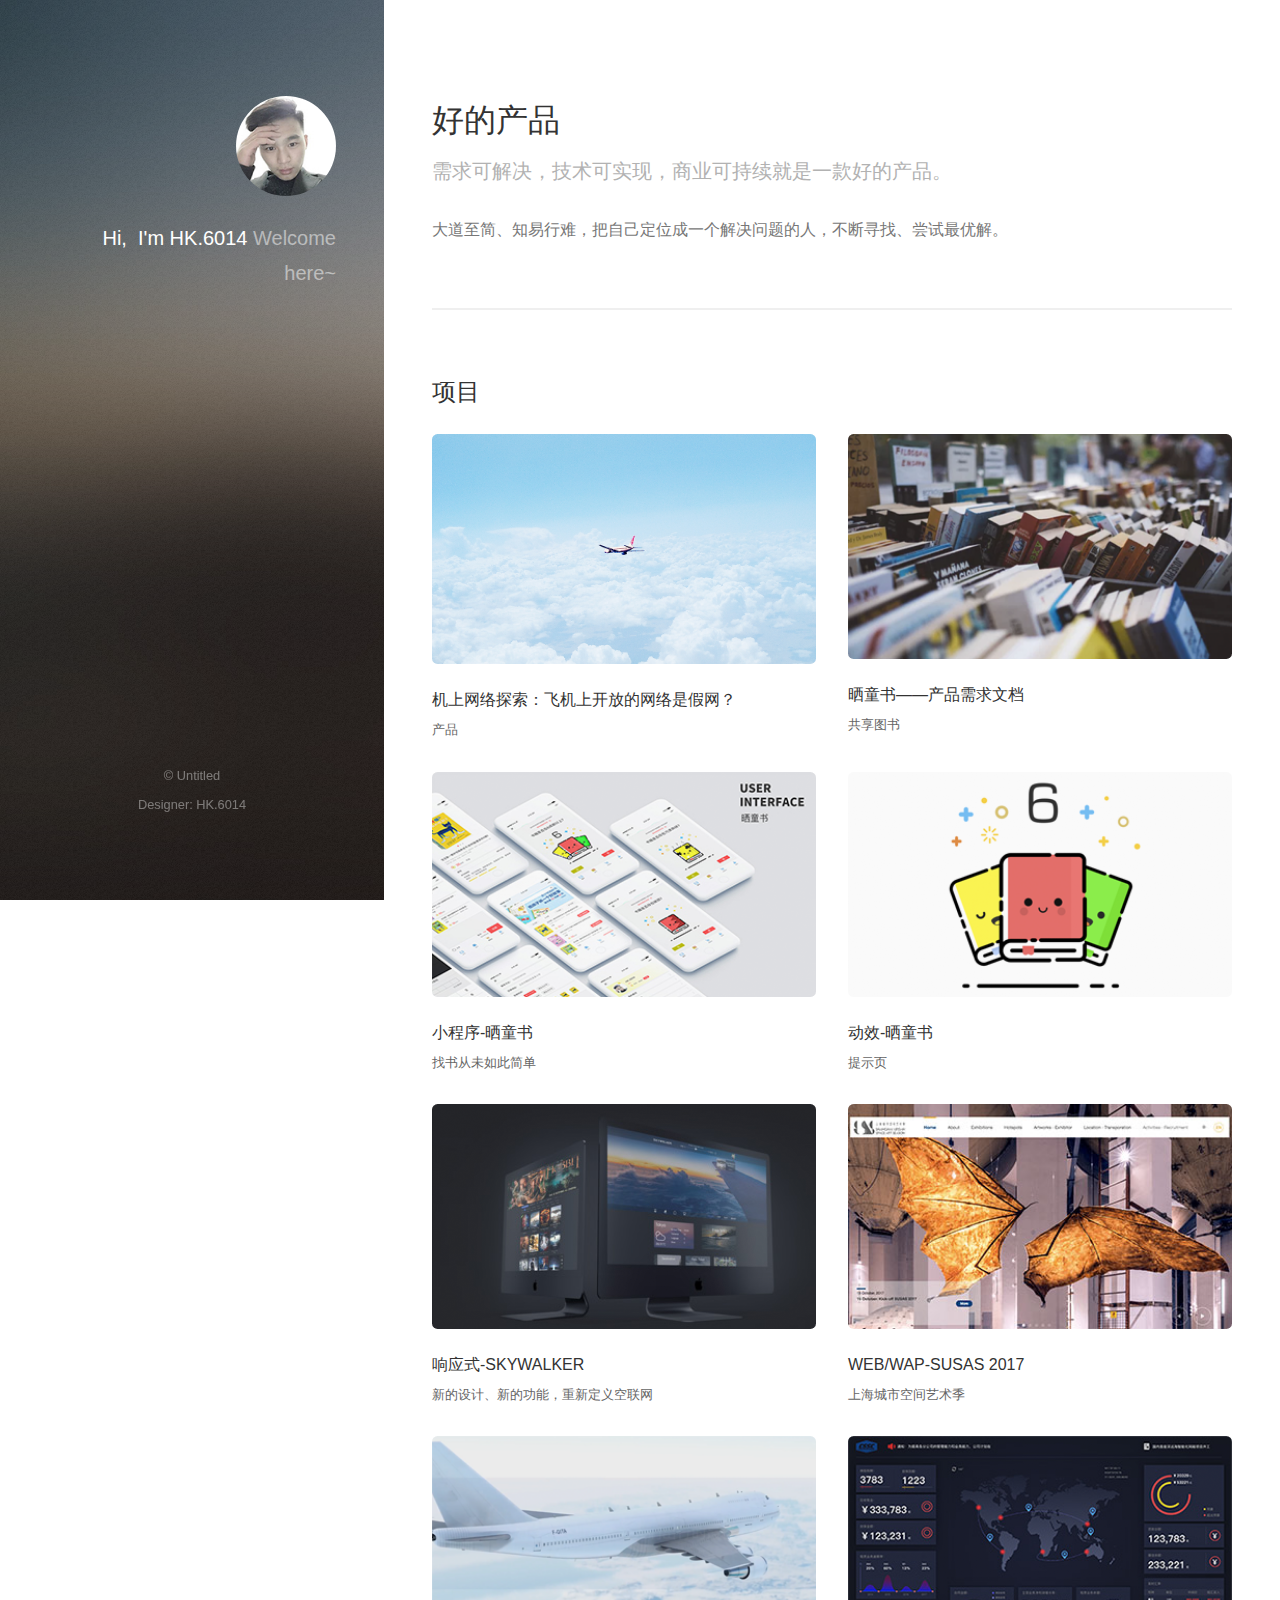
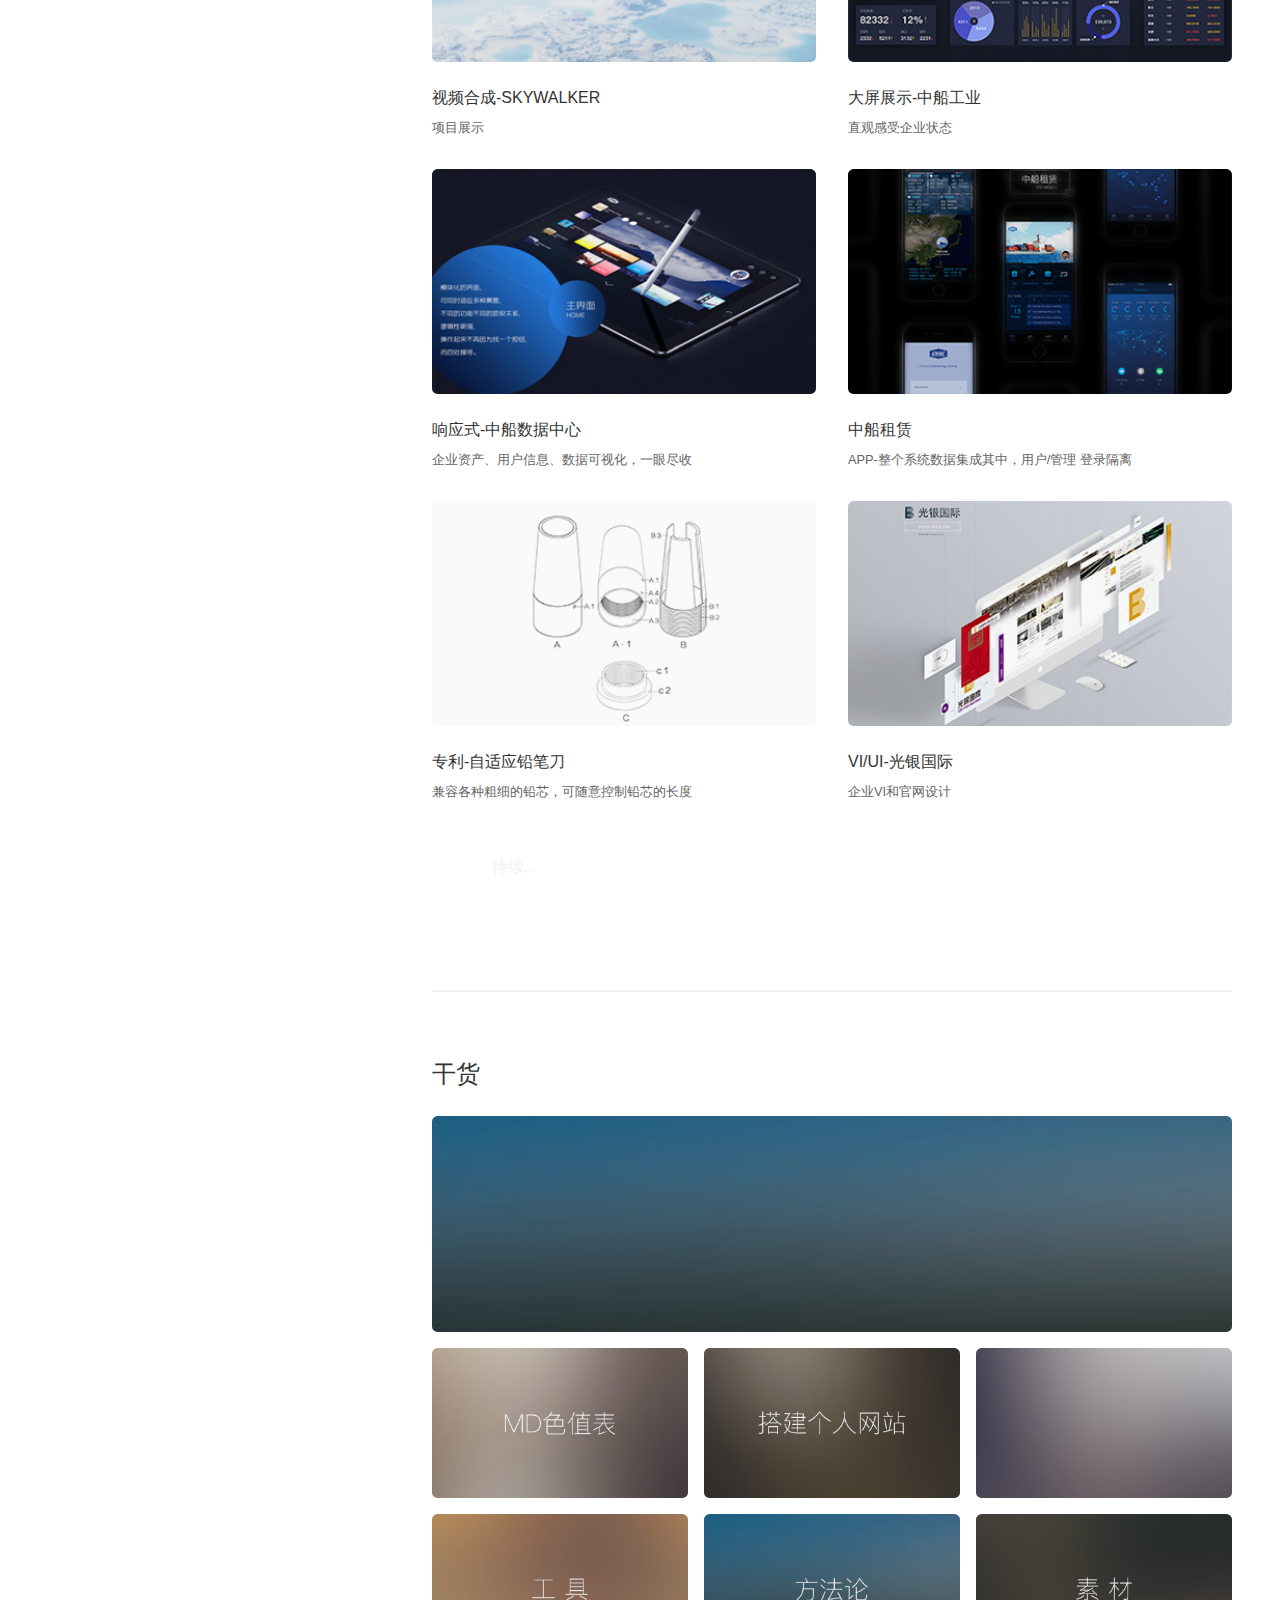
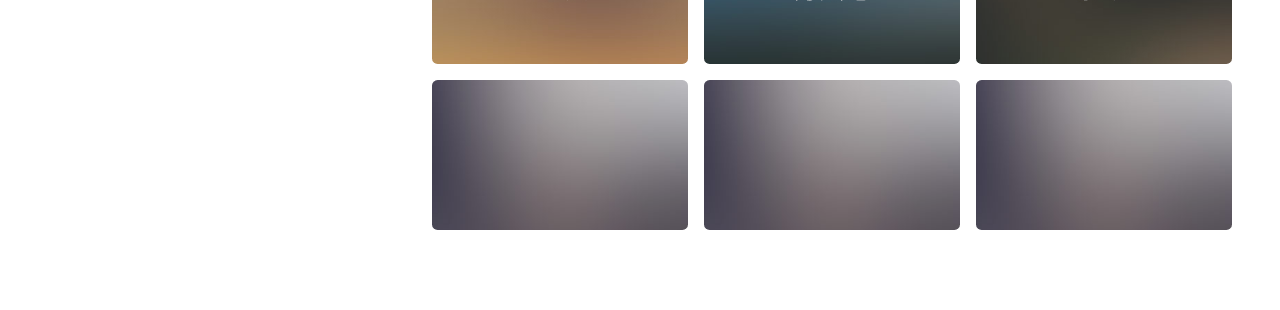
==== index.html @ ef50cbaa "Update index.html" ====
<!DOCTYPE HTML>
<html>
	<head>
		<title>HK.6014</title>
		<meta charset="utf-8" />
		<meta name="baidu-site-verification" content="GEz9B6p9Z2" />
		<meta name="viewport" content="width=device-width, initial-scale=1" />
		<!--[if lte IE 8]><script src="assets/js/ie/html5shiv.js"></script><![endif]-->
		<link rel="stylesheet" href="assets/css/main.css" />
		<!--[if lte IE 8]><link rel="stylesheet" href="assets/css/ie8.css" /><![endif]-->
		<link rel="stylesheet" href="https://at.alicdn.com/t/font_b74ksjkimm2njyvi.css">
		<script>
			var _hmt = _hmt || [];
			(function() {
			  var hm = document.createElement("script");
			  hm.src = "https://hm.baidu.com/hm.js?6bd1d11e8b77debd9f6bb7f21844ad76";
			  var s = document.getElementsByTagName("script")[0];
			  s.parentNode.insertBefore(hm, s);
			})();
		</script>

	</head>
	<body id="top">

		<!-- Header -->
			<header id="header">
				<a href="#" class="image avatar"><img src="images/avatar.jpg" alt="" /></a>
				<h1><strong>Hi,&nbsp I'm HK.6014</strong>
				<br>Welcome here~<br/>
				</h1>
				<ul class="actions">
					<li><a href="sfgk.html" class="button" target="_blank">个人简历</a></li>
				</ul>
			</header>

		<!-- Main -->
			<div id="main">

				<!-- One -->
					<section id="one">
						<header class="major">
							<h2>好的产品</h2>
							<p>需求可解决，技术可实现，商业可持续就是一款好的产品。</p>
						</header>
						<p style="color:#777">大道至简、知易行难，把自己定位成一个解决问题的人，不断寻找、尝试最优解。</p>

					</section>

				<!-- Two -->
					<section id="two">
						<h2>项目</h2>
						<div class="row">
							<article class="6u 12u$(xsmall) work-item">

								<a href="http://www.woshipm.com/pmd/957720.html"  target="_blank">
									<img class="image fit thumb" src="images/jse/jse1.png" alt="" />
								</a>
								<h3>机上网络探索：飞机上开放的网络是假网？</h3>
								<p>产品</p>

							</article>

							<article class="6u$ 12u$(xsmall) work-item">

								<a href="sts.html"  target="_blank">
									<img class="image fit thumb" src="images/sts/stsfm.png" alt="" />
								</a>
								<h3>晒童书——产品需求文档</h3>
								<p>共享图书</p>

							</article>

							<article class="6u 12u$(xsmall) work-item">
								<a href="images/fulls/w7.jpg" class="image fit thumb"><img src="images/thumbs/w10.jpg" alt="" /></a>
								<h3>小程序-晒童书</h3>
								<p>找书从未如此简单</p>
							</article>

							<article class="6u$ 12u$(xsmall) work-item">
								<a href="images/fulls/sts.gif" class="image fit thumb"><img src="images/thumbs/w8.png" alt="" /></a>
								<h3>动效-晒童书</h3>
								<p>提示页</p>
							</article>

							<article class="6u 12u$(xsmall) work-item">
								<a href="images/fulls/w4.jpg" class="image fit thumb"><img src="images/thumbs/w4.jpg" alt="" /></a>
								<h3>响应式-SKYWALKER</h3>
								<p>新的设计、新的功能，重新定义空联网</p>
							</article>

							<article class="6u$ 12u$(xsmall) work-item">

								<a href="http://www.susas.com.cn/en/"  target="_blank">
									<img class="image fit thumb" src="images/thumbs/w9.jpg" alt="" />
								</a>
								<h3>WEB/WAP-SUSAS 2017</h3>
								<p>上海城市空间艺术季</p>

							</article>


							<article class="6u 12u$(xsmall) work-item">
								<a href="video01.html"  target="_blank"><img  class="image fit " src="images/thumbs/w7.png" alt="" /></a>
								<h3>视频合成-SKYWALKER</h3>
								<p>项目展示</p>
							</article>
							<article class="6u$ 12u$(xsmall) work-item">
								<a href="images/fulls/csic.png" class="image fit thumb"><img src="images/thumbs/csic.jpg" alt="" /></a>
								<h3>大屏展示-中船工业</h3>
								<p>直观感受企业状态</p>
							</article>
							<article class="6u 12u$(xsmall) work-item">
								<a href="images/fulls/w5.jpg" class="image fit thumb"><img src="images/thumbs/w5.jpg" alt="" /></a>
								<h3>响应式-中船数据中心</h3>
								<p>企业资产、用户信息、数据可视化，一眼尽收</p>
							</article>

							<article class="6u$ 12u$(xsmall) work-item">
								<a href="images/fulls/w3.jpg" class="image fit thumb"><img src="images/thumbs/w3.jpg" alt="" /></a>
								<h3>中船租赁</h3>
								<p>APP-整个系统数据集成其中，用户/管理 登录隔离</p>
							</article>
							<article class="6u 12u$(xsmall) work-item">
								<a href="images/fulls/w1.jpg" class="image fit thumb"><img src="images/thumbs/w1.jpg" alt="" /></a>
								<h3>专利-自适应铅笔刀</h3>
								<p>兼容各种粗细的铅芯，可随意控制铅芯的长度</p>
							</article>
							<article class="6u$ 12u$(xsmall) work-item">
								<a href="images/fulls/w2.jpg" class="image fit thumb"><img src="images/thumbs/w2.jpg" alt="" /></a>
								<h3>VI/UI-光银国际</h3>
								<p>企业VI和官网设计</p>
							</article>

<!-- 							<article class="6u 12u$(xsmall) work-item">
								<a href="images/fulls/w6.jpg" class="image fit thumb"><img src="images/thumbs/w6.jpg" alt="" /></a>
								<h3>平面印刷-陆金申华三折页</h3>
								<p>量身定制</p>
							</article> -->
						</div>
						<ul class="actions">
							<li><a href="#" class="button">待续..</a></li>
						</ul>
					</section>



				<!-- Four -->

					<section id="four">
						<h2>干货</h2>
						<section>
							<div class="box alt">
								<div class="row 50% uniform">
									<div class="12u$"><span class="image fit"><img src="images/fulls/05.jpg" alt="" /></span></div>
									<div class="4u hand"  onclick="location.href=' MD.html'"><span class="image fit"><img src="images/thumbs/01.jpg" alt="" /></span></div>
									<div class="4u hand" onclick="location.href=' ksjz.html'"><span class="image fit"><img src="images/thumbs/02.jpg" alt="" /></span></div>
									<div class="4u$"><span class="image fit"><img src="images/thumbs/03.jpg" alt="" /></span></div>
									<div class="4u"><span class="image fit"><img src="images/thumbs/04.jpg" alt="" /></span></div>
									<div class="4u"><span class="image fit"><img src="images/thumbs/05.jpg" alt="" /></span></div>
									<div class="4u$"><span class="image fit"><img src="images/thumbs/06.jpg" alt="" /></span></div>
									<div class="4u"><span class="image fit"><img src="images/thumbs/03.jpg" alt="" /></span></div>
									<div class="4u"><span class="image fit"><img src="images/thumbs/03.jpg" alt="" /></span></div>
									<div class="4u$"><span class="image fit"><img src="images/thumbs/03.jpg" alt="" /></span></div>

								</div>
							</div>

						</section>

					</section>


			</div>

		<!-- Footer -->
			<footer id="footer">
<!-- 				<ul class="icons">
					<li><a href="https://zhihu.com/people/Axiso" class="icon"><i class="iconfont icon-zhihudianji"></i></a></li>
					<li><a href="weixin.html" class="icon"><i class="iconfont icon-weixin"></i></a></li>
					<li><a href="https://www.behance.net/377017880" class="icon"><i class="iconfont icon-behance"></i></a></li>
					<li><a href="mailto:whkisme@gmail.com" class="icon"><i class="iconfont icon-youjian1"></i></a></li>
				</ul> -->
				<ul class="copyright">
					<li>&copy; Untitled</li><li>Designer: HK.6014</li>
				</ul>
			</footer>

		<!-- Scripts -->
			<script src="assets/js/jquery.min.js"></script>
			<script src="assets/js/jquery.poptrox.min.js"></script>
			<script src="assets/js/skel.min.js"></script>
			<script src="assets/js/util.js"></script>
			<!--[if lte IE 8]><script src="assets/js/ie/respond.min.js"></script><![endif]-->
			<script src="assets/js/main.js"></script>

	</body>
</html>
---- assets/css/main.css ----
@import url("font-awesome.min.css");
@import url("http://fonts.googleapis.com/css?family=Source+Sans+Pro:400,400italic");



/* Reset */

	html, body, div, span, applet, object, iframe, h1, h2, h3, h4, h5, h6, p, blockquote, pre, a, abbr, acronym, address, big, cite, code, del, dfn, em, img, ins, kbd, q, s, samp, small, strike, strong, sub, sup, tt, var, b, u, i, center, dl, dt, dd, ol, ul, li, fieldset, form, label, legend, table, caption, tbody, tfoot, thead, tr, th, td, article, aside, canvas, details, embed, figure, figcaption, footer, header, hgroup, menu, nav, output, ruby, section, summary, time, mark, audio, video {
		margin: 0;
		padding: 0;
		border: 0;
		font-size: 100%;
		font: inherit;
		vertical-align: baseline;
	}

	article, aside, details, figcaption, figure, footer, header, hgroup, menu, nav, section {
		display: block;
	}

	body {
		line-height: 1;
	}

	ol, ul {
		list-style: none;
	}

	blockquote, q {
		quotes: none;
	}

	blockquote:before, blockquote:after, q:before, q:after {
		content: '';
		content: none;
	}

	table {
		border-collapse: collapse;
		border-spacing: 0;
	}

	body {
		-webkit-text-size-adjust: none;
	}

/* Box Model */

	*, *:before, *:after {
		-moz-box-sizing: border-box;
		-webkit-box-sizing: border-box;
		box-sizing: border-box;
	}

/* Containers */

	.container {
		margin-left: auto;
		margin-right: auto;
	}

	.container.\31 25\25 {
		width: 100%;
		max-width: 1200px;
		min-width: 960px;
	}

	.container.\37 5\25 {
		width: 720px;
	}

	.container.\35 0\25 {
		width: 480px;
	}

	.container.\32 5\25 {
		width: 240px;
	}

	.container {
		width: 960px;
	}

	@media screen and (max-width: 1800px) {

		.container.\31 25\25 {
			width: 100%;
			max-width: 1200px;
			min-width: 960px;
		}

		.container.\37 5\25 {
			width: 720px;
		}

		.container.\35 0\25 {
			width: 480px;
		}

		.container.\32 5\25 {
			width: 240px;
		}

		.container {
			width: 960px;
		}

	}

	@media screen and (max-width: 1280px) {

		.container.\31 25\25 {
			width: 100%;
			max-width: 1200px;
			min-width: 960px;
		}

		.container.\37 5\25 {
			width: 720px;
		}

		.container.\35 0\25 {
			width: 480px;
		}

		.container.\32 5\25 {
			width: 240px;
		}

		.container {
			width: 960px;
		}

	}

	@media screen and (max-width: 980px) {

		.container.\31 25\25 {
			width: 100%;
			max-width: 1200px;
			min-width: 960px;
		}

		.container.\37 5\25 {
			width: 720px;
		}

		.container.\35 0\25 {
			width: 480px;
		}

		.container.\32 5\25 {
			width: 240px;
		}

		.container {
			width: 960px;
		}

	}

	@media screen and (max-width: 736px) {

		.container.\31 25\25 {
			width: 100%;
			max-width: 1200px;
			min-width: 960px;
		}

		.container.\37 5\25 {
			width: 720px;
		}

		.container.\35 0\25 {
			width: 480px;
		}

		.container.\32 5\25 {
			width: 240px;
		}

		.container {
			width: 960px;
		}

	}

	@media screen and (max-width: 480px) {

		.container.\31 25\25 {
			width: 100%;
			max-width: 1200px;
			min-width: 960px;
		}

		.container.\37 5\25 {
			width: 720px;
		}

		.container.\35 0\25 {
			width: 480px;
		}

		.container.\32 5\25 {
			width: 240px;
		}

		.container {
			width: 960px;
		}

	}

/* Grid */

	.row {
		border-bottom: solid 1px transparent;
		-moz-box-sizing: border-box;
		-webkit-box-sizing: border-box;
		box-sizing: border-box;
	}

	.row > * {
		float: left;
		-moz-box-sizing: border-box;
		-webkit-box-sizing: border-box;
		box-sizing: border-box;
	}

	.row:after, .row:before {
		content: '';
		display: block;
		clear: both;
		height: 0;
	}

	.row.uniform > * > :first-child {
		margin-top: 0;
	}

	.row.uniform > * > :last-child {
		margin-bottom: 0;
	}

	.row.\30 \25 > * {
		padding: 0 0 0 0em;
	}

	.row.\30 \25 {
		margin: 0 0 -1px 0em;
	}

	.row.uniform.\30 \25 > * {
		padding: 0em 0 0 0em;
	}

	.row.uniform.\30 \25 {
		margin: 0em 0 -1px 0em;
	}

	.row > * {
		padding: 0 0 0 2.5em;
	}

	.row {
		margin: 0 0 -1px -2.5em;
	}

	.row.uniform > * {
		padding: 2.5em 0 0 2.5em;
	}

	.row.uniform {
		margin: -2.5em 0 -1px -2.5em;
	}

	.row.\32 00\25 > * {
		padding: 0 0 0 5em;
	}

	.row.\32 00\25 {
		margin: 0 0 -1px -5em;
	}

	.row.uniform.\32 00\25 > * {
		padding: 5em 0 0 5em;
	}

	.row.uniform.\32 00\25 {
		margin: -5em 0 -1px -5em;
	}

	.row.\31 50\25 > * {
		padding: 0 0 0 3.75em;
	}

	.row.\31 50\25 {
		margin: 0 0 -1px -3.75em;
	}

	.row.uniform.\31 50\25 > * {
		padding: 3.75em 0 0 3.75em;
	}

	.row.uniform.\31 50\25 {
		margin: -3.75em 0 -1px -3.75em;
	}

	.row.\35 0\25 > * {
		padding: 0 0 0 1.25em;
	}

	.row.\35 0\25 {
		margin: 0 0 -1px -1.25em;
	}

	.row.uniform.\35 0\25 > * {
		padding: 1.25em 0 0 1.25em;
	}

	.row.uniform.\35 0\25 {
		margin: -1.25em 0 -1px -1.25em;
	}

	.row.\32 5\25 > * {
		padding: 0 0 0 0.625em;
	}

	.row.\32 5\25 {
		margin: 0 0 -1px -0.625em;
	}

	.row.uniform.\32 5\25 > * {
		padding: 0.625em 0 0 0.625em;
	}

	.row.uniform.\32 5\25 {
		margin: -0.625em 0 -1px -0.625em;
	}

	.\31 2u, .\31 2u\24 {
		width: 100%;
		clear: none;
		margin-left: 0;
	}

	.\31 1u, .\31 1u\24 {
		width: 91.6666666667%;
		clear: none;
		margin-left: 0;
	}

	.\31 0u, .\31 0u\24 {
		width: 83.3333333333%;
		clear: none;
		margin-left: 0;
	}

	.\39 u, .\39 u\24 {
		width: 75%;
		clear: none;
		margin-left: 0;
	}

	.\38 u, .\38 u\24 {
		width: 66.6666666667%;
		clear: none;
		margin-left: 0;
	}

	.\37 u, .\37 u\24 {
		width: 58.3333333333%;
		clear: none;
		margin-left: 0;
	}

	.\36 u, .\36 u\24 {
		width: 50%;
		clear: none;
		margin-left: 0;
	}

	.\35 u, .\35 u\24 {
		width: 41.6666666667%;
		clear: none;
		margin-left: 0;
	}

	.\34 u, .\34 u\24 {
		width: 33.3333333333%;
		clear: none;
		margin-left: 0;
	}

	.\33 u, .\33 u\24 {
		width: 25%;
		clear: none;
		margin-left: 0;
	}

	.\32 u, .\32 u\24 {
		width: 16.6666666667%;
		clear: none;
		margin-left: 0;
	}

	.\31 u, .\31 u\24 {
		width: 8.3333333333%;
		clear: none;
		margin-left: 0;
	}

	.\31 2u\24 + *,
	.\31 1u\24 + *,
	.\31 0u\24 + *,
	.\39 u\24 + *,
	.\38 u\24 + *,
	.\37 u\24 + *,
	.\36 u\24 + *,
	.\35 u\24 + *,
	.\34 u\24 + *,
	.\33 u\24 + *,
	.\32 u\24 + *,
	.\31 u\24 + * {
		clear: left;
	}

	.\-11u {
		margin-left: 91.66667%;
	}

	.\-10u {
		margin-left: 83.33333%;
	}

	.\-9u {
		margin-left: 75%;
	}

	.\-8u {
		margin-left: 66.66667%;
	}

	.\-7u {
		margin-left: 58.33333%;
	}

	.\-6u {
		margin-left: 50%;
	}

	.\-5u {
		margin-left: 41.66667%;
	}

	.\-4u {
		margin-left: 33.33333%;
	}

	.hand{
		cursor: pointer;
	}
	.\-3u {
		margin-left: 25%;
	}

	.\-2u {
		margin-left: 16.66667%;
	}

	.\-1u {
		margin-left: 8.33333%;
	}

	@media screen and (max-width: 1800px) {

		.row > * {
			padding: 0 0 0 2.5em;
		}

		.row {
			margin: 0 0 -1px -2.5em;
		}

		.row.uniform > * {
			padding: 2.5em 0 0 2.5em;
		}

		.row.uniform {
			margin: -2.5em 0 -1px -2.5em;
		}

		.row.\32 00\25 > * {
			padding: 0 0 0 5em;
		}

		.row.\32 00\25 {
			margin: 0 0 -1px -5em;
		}

		.row.uniform.\32 00\25 > * {
			padding: 5em 0 0 5em;
		}

		.row.uniform.\32 00\25 {
			margin: -5em 0 -1px -5em;
		}

		.row.\31 50\25 > * {
			padding: 0 0 0 3.75em;
		}

		.row.\31 50\25 {
			margin: 0 0 -1px -3.75em;
		}

		.row.uniform.\31 50\25 > * {
			padding: 3.75em 0 0 3.75em;
		}

		.row.uniform.\31 50\25 {
			margin: -3.75em 0 -1px -3.75em;
		}

		.row.\35 0\25 > * {
			padding: 0 0 0 1.25em;
		}

		.row.\35 0\25 {
			margin: 0 0 -1px -1.25em;
		}

		.row.uniform.\35 0\25 > * {
			padding: 1.25em 0 0 1.25em;
		}

		.row.uniform.\35 0\25 {
			margin: -1.25em 0 -1px -1.25em;
		}

		.row.\32 5\25 > * {
			padding: 0 0 0 0.625em;
		}

		.row.\32 5\25 {
			margin: 0 0 -1px -0.625em;
		}

		.row.uniform.\32 5\25 > * {
			padding: 0.625em 0 0 0.625em;
		}

		.row.uniform.\32 5\25 {
			margin: -0.625em 0 -1px -0.625em;
		}

		.\31 2u\28xlarge\29, .\31 2u\24\28xlarge\29 {
			width: 100%;
			clear: none;
			margin-left: 0;
		}

		.\31 1u\28xlarge\29, .\31 1u\24\28xlarge\29 {
			width: 91.6666666667%;
			clear: none;
			margin-left: 0;
		}

		.\31 0u\28xlarge\29, .\31 0u\24\28xlarge\29 {
			width: 83.3333333333%;
			clear: none;
			margin-left: 0;
		}

		.\39 u\28xlarge\29, .\39 u\24\28xlarge\29 {
			width: 75%;
			clear: none;
			margin-left: 0;
		}

		.\38 u\28xlarge\29, .\38 u\24\28xlarge\29 {
			width: 66.6666666667%;
			clear: none;
			margin-left: 0;
		}

		.\37 u\28xlarge\29, .\37 u\24\28xlarge\29 {
			width: 58.3333333333%;
			clear: none;
			margin-left: 0;
		}

		.\36 u\28xlarge\29, .\36 u\24\28xlarge\29 {
			width: 50%;
			clear: none;
			margin-left: 0;
		}

		.\35 u\28xlarge\29, .\35 u\24\28xlarge\29 {
			width: 41.6666666667%;
			clear: none;
			margin-left: 0;
		}

		.\34 u\28xlarge\29, .\34 u\24\28xlarge\29 {
			width: 33.3333333333%;
			clear: none;
			margin-left: 0;
		}

		.\33 u\28xlarge\29, .\33 u\24\28xlarge\29 {
			width: 25%;
			clear: none;
			margin-left: 0;
		}

		.\32 u\28xlarge\29, .\32 u\24\28xlarge\29 {
			width: 16.6666666667%;
			clear: none;
			margin-left: 0;
		}

		.\31 u\28xlarge\29, .\31 u\24\28xlarge\29 {
			width: 8.3333333333%;
			clear: none;
			margin-left: 0;
		}

		.\31 2u\24\28xlarge\29 + *,
		.\31 1u\24\28xlarge\29 + *,
		.\31 0u\24\28xlarge\29 + *,
		.\39 u\24\28xlarge\29 + *,
		.\38 u\24\28xlarge\29 + *,
		.\37 u\24\28xlarge\29 + *,
		.\36 u\24\28xlarge\29 + *,
		.\35 u\24\28xlarge\29 + *,
		.\34 u\24\28xlarge\29 + *,
		.\33 u\24\28xlarge\29 + *,
		.\32 u\24\28xlarge\29 + *,
		.\31 u\24\28xlarge\29 + * {
			clear: left;
		}

		.\-11u\28xlarge\29 {
			margin-left: 91.66667%;
		}

		.\-10u\28xlarge\29 {
			margin-left: 83.33333%;
		}

		.\-9u\28xlarge\29 {
			margin-left: 75%;
		}

		.\-8u\28xlarge\29 {
			margin-left: 66.66667%;
		}

		.\-7u\28xlarge\29 {
			margin-left: 58.33333%;
		}

		.\-6u\28xlarge\29 {
			margin-left: 50%;
		}

		.\-5u\28xlarge\29 {
			margin-left: 41.66667%;
		}

		.\-4u\28xlarge\29 {
			margin-left: 33.33333%;
		}

		.\-3u\28xlarge\29 {
			margin-left: 25%;
		}

		.\-2u\28xlarge\29 {
			margin-left: 16.66667%;
		}

		.\-1u\28xlarge\29 {
			margin-left: 8.33333%;
		}

	}

	@media screen and (max-width: 1280px) {

		.row > * {
			padding: 0 0 0 2em;
		}

		.row {
			margin: 0 0 -1px -2em;
		}

		.row.uniform > * {
			padding: 2em 0 0 2em;
		}

		.row.uniform {
			margin: -2em 0 -1px -2em;
		}

		.row.\32 00\25 > * {
			padding: 0 0 0 4em;
		}

		.row.\32 00\25 {
			margin: 0 0 -1px -4em;
		}

		.row.uniform.\32 00\25 > * {
			padding: 4em 0 0 4em;
		}

		.row.uniform.\32 00\25 {
			margin: -4em 0 -1px -4em;
		}

		.row.\31 50\25 > * {
			padding: 0 0 0 3em;
		}

		.row.\31 50\25 {
			margin: 0 0 -1px -3em;
		}

		.row.uniform.\31 50\25 > * {
			padding: 3em 0 0 3em;
		}

		.row.uniform.\31 50\25 {
			margin: -3em 0 -1px -3em;
		}

		.row.\35 0\25 > * {
			padding: 0 0 0 1em;
		}

		.row.\35 0\25 {
			margin: 0 0 -1px -1em;
		}

		.row.uniform.\35 0\25 > * {
			padding: 1em 0 0 1em;
		}

		.row.uniform.\35 0\25 {
			margin: -1em 0 -1px -1em;
		}

		.row.\32 5\25 > * {
			padding: 0 0 0 0.5em;
		}

		.row.\32 5\25 {
			margin: 0 0 -1px -0.5em;
		}

		.row.uniform.\32 5\25 > * {
			padding: 0.5em 0 0 0.5em;
		}

		.row.uniform.\32 5\25 {
			margin: -0.5em 0 -1px -0.5em;
		}

		.\31 2u\28large\29, .\31 2u\24\28large\29 {
			width: 100%;
			clear: none;
			margin-left: 0;
		}

		.\31 1u\28large\29, .\31 1u\24\28large\29 {
			width: 91.6666666667%;
			clear: none;
			margin-left: 0;
		}

		.\31 0u\28large\29, .\31 0u\24\28large\29 {
			width: 83.3333333333%;
			clear: none;
			margin-left: 0;
		}

		.\39 u\28large\29, .\39 u\24\28large\29 {
			width: 75%;
			clear: none;
			margin-left: 0;
		}

		.\38 u\28large\29, .\38 u\24\28large\29 {
			width: 66.6666666667%;
			clear: none;
			margin-left: 0;
		}

		.\37 u\28large\29, .\37 u\24\28large\29 {
			width: 58.3333333333%;
			clear: none;
			margin-left: 0;
		}

		.\36 u\28large\29, .\36 u\24\28large\29 {
			width: 50%;
			clear: none;
			margin-left: 0;
		}

		.\35 u\28large\29, .\35 u\24\28large\29 {
			width: 41.6666666667%;
			clear: none;
			margin-left: 0;
		}

		.\34 u\28large\29, .\34 u\24\28large\29 {
			width: 33.3333333333%;
			clear: none;
			margin-left: 0;
		}

		.\33 u\28large\29, .\33 u\24\28large\29 {
			width: 25%;
			clear: none;
			margin-left: 0;
		}

		.\32 u\28large\29, .\32 u\24\28large\29 {
			width: 16.6666666667%;
			clear: none;
			margin-left: 0;
		}

		.\31 u\28large\29, .\31 u\24\28large\29 {
			width: 8.3333333333%;
			clear: none;
			margin-left: 0;
		}

		.\31 2u\24\28large\29 + *,
		.\31 1u\24\28large\29 + *,
		.\31 0u\24\28large\29 + *,
		.\39 u\24\28large\29 + *,
		.\38 u\24\28large\29 + *,
		.\37 u\24\28large\29 + *,
		.\36 u\24\28large\29 + *,
		.\35 u\24\28large\29 + *,
		.\34 u\24\28large\29 + *,
		.\33 u\24\28large\29 + *,
		.\32 u\24\28large\29 + *,
		.\31 u\24\28large\29 + * {
			clear: left;
		}

		.\-11u\28large\29 {
			margin-left: 91.66667%;
		}

		.\-10u\28large\29 {
			margin-left: 83.33333%;
		}

		.\-9u\28large\29 {
			margin-left: 75%;
		}

		.\-8u\28large\29 {
			margin-left: 66.66667%;
		}

		.\-7u\28large\29 {
			margin-left: 58.33333%;
		}

		.\-6u\28large\29 {
			margin-left: 50%;
		}

		.\-5u\28large\29 {
			margin-left: 41.66667%;
		}

		.\-4u\28large\29 {
			margin-left: 33.33333%;
		}

		.\-3u\28large\29 {
			margin-left: 25%;
		}

		.\-2u\28large\29 {
			margin-left: 16.66667%;
		}

		.\-1u\28large\29 {
			margin-left: 8.33333%;
		}

	}

	@media screen and (max-width: 980px) {

		.row > * {
			padding: 0 0 0 2em;
		}

		.row {
			margin: 0 0 -1px -2em;
		}

		.row.uniform > * {
			padding: 2em 0 0 2em;
		}

		.row.uniform {
			margin: -2em 0 -1px -2em;
		}

		.row.\32 00\25 > * {
			padding: 0 0 0 4em;
		}

		.row.\32 00\25 {
			margin: 0 0 -1px -4em;
		}

		.row.uniform.\32 00\25 > * {
			padding: 4em 0 0 4em;
		}

		.row.uniform.\32 00\25 {
			margin: -4em 0 -1px -4em;
		}

		.row.\31 50\25 > * {
			padding: 0 0 0 3em;
		}

		.row.\31 50\25 {
			margin: 0 0 -1px -3em;
		}

		.row.uniform.\31 50\25 > * {
			padding: 3em 0 0 3em;
		}

		.row.uniform.\31 50\25 {
			margin: -3em 0 -1px -3em;
		}

		.row.\35 0\25 > * {
			padding: 0 0 0 1em;
		}

		.row.\35 0\25 {
			margin: 0 0 -1px -1em;
		}

		.row.uniform.\35 0\25 > * {
			padding: 1em 0 0 1em;
		}

		.row.uniform.\35 0\25 {
			margin: -1em 0 -1px -1em;
		}

		.row.\32 5\25 > * {
			padding: 0 0 0 0.5em;
		}

		.row.\32 5\25 {
			margin: 0 0 -1px -0.5em;
		}

		.row.uniform.\32 5\25 > * {
			padding: 0.5em 0 0 0.5em;
		}

		.row.uniform.\32 5\25 {
			margin: -0.5em 0 -1px -0.5em;
		}

		.\31 2u\28medium\29, .\31 2u\24\28medium\29 {
			width: 100%;
			clear: none;
			margin-left: 0;
		}

		.\31 1u\28medium\29, .\31 1u\24\28medium\29 {
			width: 91.6666666667%;
			clear: none;
			margin-left: 0;
		}

		.\31 0u\28medium\29, .\31 0u\24\28medium\29 {
			width: 83.3333333333%;
			clear: none;
			margin-left: 0;
		}

		.\39 u\28medium\29, .\39 u\24\28medium\29 {
			width: 75%;
			clear: none;
			margin-left: 0;
		}

		.\38 u\28medium\29, .\38 u\24\28medium\29 {
			width: 66.6666666667%;
			clear: none;
			margin-left: 0;
		}

		.\37 u\28medium\29, .\37 u\24\28medium\29 {
			width: 58.3333333333%;
			clear: none;
			margin-left: 0;
		}

		.\36 u\28medium\29, .\36 u\24\28medium\29 {
			width: 50%;
			clear: none;
			margin-left: 0;
		}

		.\35 u\28medium\29, .\35 u\24\28medium\29 {
			width: 41.6666666667%;
			clear: none;
			margin-left: 0;
		}

		.\34 u\28medium\29, .\34 u\24\28medium\29 {
			width: 33.3333333333%;
			clear: none;
			margin-left: 0;
		}

		.\33 u\28medium\29, .\33 u\24\28medium\29 {
			width: 25%;
			clear: none;
			margin-left: 0;
		}

		.\32 u\28medium\29, .\32 u\24\28medium\29 {
			width: 16.6666666667%;
			clear: none;
			margin-left: 0;
		}

		.\31 u\28medium\29, .\31 u\24\28medium\29 {
			width: 8.3333333333%;
			clear: none;
			margin-left: 0;
		}

		.\31 2u\24\28medium\29 + *,
		.\31 1u\24\28medium\29 + *,
		.\31 0u\24\28medium\29 + *,
		.\39 u\24\28medium\29 + *,
		.\38 u\24\28medium\29 + *,
		.\37 u\24\28medium\29 + *,
		.\36 u\24\28medium\29 + *,
		.\35 u\24\28medium\29 + *,
		.\34 u\24\28medium\29 + *,
		.\33 u\24\28medium\29 + *,
		.\32 u\24\28medium\29 + *,
		.\31 u\24\28medium\29 + * {
			clear: left;
		}

		.\-11u\28medium\29 {
			margin-left: 91.66667%;
		}

		.\-10u\28medium\29 {
			margin-left: 83.33333%;
		}

		.\-9u\28medium\29 {
			margin-left: 75%;
		}

		.\-8u\28medium\29 {
			margin-left: 66.66667%;
		}

		.\-7u\28medium\29 {
			margin-left: 58.33333%;
		}

		.\-6u\28medium\29 {
			margin-left: 50%;
		}

		.\-5u\28medium\29 {
			margin-left: 41.66667%;
		}

		.\-4u\28medium\29 {
			margin-left: 33.33333%;
		}

		.\-3u\28medium\29 {
			margin-left: 25%;
		}

		.\-2u\28medium\29 {
			margin-left: 16.66667%;
		}

		.\-1u\28medium\29 {
			margin-left: 8.33333%;
		}

	}

	@media screen and (max-width: 736px) {

		.row > * {
			padding: 0 0 0 1.5em;
		}

		.row {
			margin: 0 0 -1px -1.5em;
		}

		.row.uniform > * {
			padding: 1.5em 0 0 1.5em;
		}

		.row.uniform {
			margin: -1.5em 0 -1px -1.5em;
		}

		.row.\32 00\25 > * {
			padding: 0 0 0 3em;
		}

		.row.\32 00\25 {
			margin: 0 0 -1px -3em;
		}

		.row.uniform.\32 00\25 > * {
			padding: 3em 0 0 3em;
		}

		.row.uniform.\32 00\25 {
			margin: -3em 0 -1px -3em;
		}

		.row.\31 50\25 > * {
			padding: 0 0 0 2.25em;
		}

		.row.\31 50\25 {
			margin: 0 0 -1px -2.25em;
		}

		.row.uniform.\31 50\25 > * {
			padding: 2.25em 0 0 2.25em;
		}

		.row.uniform.\31 50\25 {
			margin: -2.25em 0 -1px -2.25em;
		}

		.row.\35 0\25 > * {
			padding: 0 0 0 0.75em;
		}

		.row.\35 0\25 {
			margin: 0 0 -1px -0.75em;
		}

		.row.uniform.\35 0\25 > * {
			padding: 0.75em 0 0 0.75em;
		}

		.row.uniform.\35 0\25 {
			margin: -0.75em 0 -1px -0.75em;
		}

		.row.\32 5\25 > * {
			padding: 0 0 0 0.375em;
		}

		.row.\32 5\25 {
			margin: 0 0 -1px -0.375em;
		}

		.row.uniform.\32 5\25 > * {
			padding: 0.375em 0 0 0.375em;
		}

		.row.uniform.\32 5\25 {
			margin: -0.375em 0 -1px -0.375em;
		}

		.\31 2u\28small\29, .\31 2u\24\28small\29 {
			width: 100%;
			clear: none;
			margin-left: 0;
		}

		.\31 1u\28small\29, .\31 1u\24\28small\29 {
			width: 91.6666666667%;
			clear: none;
			margin-left: 0;
		}

		.\31 0u\28small\29, .\31 0u\24\28small\29 {
			width: 83.3333333333%;
			clear: none;
			margin-left: 0;
		}

		.\39 u\28small\29, .\39 u\24\28small\29 {
			width: 75%;
			clear: none;
			margin-left: 0;
		}

		.\38 u\28small\29, .\38 u\24\28small\29 {
			width: 66.6666666667%;
			clear: none;
			margin-left: 0;
		}

		.\37 u\28small\29, .\37 u\24\28small\29 {
			width: 58.3333333333%;
			clear: none;
			margin-left: 0;
		}

		.\36 u\28small\29, .\36 u\24\28small\29 {
			width: 50%;
			clear: none;
			margin-left: 0;
		}

		.\35 u\28small\29, .\35 u\24\28small\29 {
			width: 41.6666666667%;
			clear: none;
			margin-left: 0;
		}

		.\34 u\28small\29, .\34 u\24\28small\29 {
			width: 33.3333333333%;
			clear: none;
			margin-left: 0;
		}

		.\33 u\28small\29, .\33 u\24\28small\29 {
			width: 25%;
			clear: none;
			margin-left: 0;
		}

		.\32 u\28small\29, .\32 u\24\28small\29 {
			width: 16.6666666667%;
			clear: none;
			margin-left: 0;
		}

		.\31 u\28small\29, .\31 u\24\28small\29 {
			width: 8.3333333333%;
			clear: none;
			margin-left: 0;
		}

		.\31 2u\24\28small\29 + *,
		.\31 1u\24\28small\29 + *,
		.\31 0u\24\28small\29 + *,
		.\39 u\24\28small\29 + *,
		.\38 u\24\28small\29 + *,
		.\37 u\24\28small\29 + *,
		.\36 u\24\28small\29 + *,
		.\35 u\24\28small\29 + *,
		.\34 u\24\28small\29 + *,
		.\33 u\24\28small\29 + *,
		.\32 u\24\28small\29 + *,
		.\31 u\24\28small\29 + * {
			clear: left;
		}

		.\-11u\28small\29 {
			margin-left: 91.66667%;
		}

		.\-10u\28small\29 {
			margin-left: 83.33333%;
		}

		.\-9u\28small\29 {
			margin-left: 75%;
		}

		.\-8u\28small\29 {
			margin-left: 66.66667%;
		}

		.\-7u\28small\29 {
			margin-left: 58.33333%;
		}

		.\-6u\28small\29 {
			margin-left: 50%;
		}

		.\-5u\28small\29 {
			margin-left: 41.66667%;
		}

		.\-4u\28small\29 {
			margin-left: 33.33333%;
		}

		.\-3u\28small\29 {
			margin-left: 25%;
		}

		.\-2u\28small\29 {
			margin-left: 16.66667%;
		}

		.\-1u\28small\29 {
			margin-left: 8.33333%;
		}

	}

	@media screen and (max-width: 480px) {

		.row > * {
			padding: 0 0 0 1.5em;
		}

		.row {
			margin: 0 0 -1px -1.5em;
		}

		.row.uniform > * {
			padding: 1.5em 0 0 1.5em;
		}

		.row.uniform {
			margin: -1.5em 0 -1px -1.5em;
		}

		.row.\32 00\25 > * {
			padding: 0 0 0 3em;
		}

		.row.\32 00\25 {
			margin: 0 0 -1px -3em;
		}

		.row.uniform.\32 00\25 > * {
			padding: 3em 0 0 3em;
		}

		.row.uniform.\32 00\25 {
			margin: -3em 0 -1px -3em;
		}

		.row.\31 50\25 > * {
			padding: 0 0 0 2.25em;
		}

		.row.\31 50\25 {
			margin: 0 0 -1px -2.25em;
		}

		.row.uniform.\31 50\25 > * {
			padding: 2.25em 0 0 2.25em;
		}

		.row.uniform.\31 50\25 {
			margin: -2.25em 0 -1px -2.25em;
		}

		.row.\35 0\25 > * {
			padding: 0 0 0 0.75em;
		}

		.row.\35 0\25 {
			margin: 0 0 -1px -0.75em;
		}

		.row.uniform.\35 0\25 > * {
			padding: 0.75em 0 0 0.75em;
		}

		.row.uniform.\35 0\25 {
			margin: -0.75em 0 -1px -0.75em;
		}

		.row.\32 5\25 > * {
			padding: 0 0 0 0.375em;
		}

		.row.\32 5\25 {
			margin: 0 0 -1px -0.375em;
		}

		.row.uniform.\32 5\25 > * {
			padding: 0.375em 0 0 0.375em;
		}

		.row.uniform.\32 5\25 {
			margin: -0.375em 0 -1px -0.375em;
		}

		.\31 2u\28xsmall\29, .\31 2u\24\28xsmall\29 {
			width: 100%;
			clear: none;
			margin-left: 0;
		}

		.\31 1u\28xsmall\29, .\31 1u\24\28xsmall\29 {
			width: 91.6666666667%;
			clear: none;
			margin-left: 0;
		}

		.\31 0u\28xsmall\29, .\31 0u\24\28xsmall\29 {
			width: 83.3333333333%;
			clear: none;
			margin-left: 0;
		}

		.\39 u\28xsmall\29, .\39 u\24\28xsmall\29 {
			width: 75%;
			clear: none;
			margin-left: 0;
		}

		.\38 u\28xsmall\29, .\38 u\24\28xsmall\29 {
			width: 66.6666666667%;
			clear: none;
			margin-left: 0;
		}

		.\37 u\28xsmall\29, .\37 u\24\28xsmall\29 {
			width: 58.3333333333%;
			clear: none;
			margin-left: 0;
		}

		.\36 u\28xsmall\29, .\36 u\24\28xsmall\29 {
			width: 50%;
			clear: none;
			margin-left: 0;
		}

		.\35 u\28xsmall\29, .\35 u\24\28xsmall\29 {
			width: 41.6666666667%;
			clear: none;
			margin-left: 0;
		}

		.\34 u\28xsmall\29, .\34 u\24\28xsmall\29 {
			width: 33.3333333333%;
			clear: none;
			margin-left: 0;
		}

		.\33 u\28xsmall\29, .\33 u\24\28xsmall\29 {
			width: 25%;
			clear: none;
			margin-left: 0;
		}

		.\32 u\28xsmall\29, .\32 u\24\28xsmall\29 {
			width: 16.6666666667%;
			clear: none;
			margin-left: 0;
		}

		.\31 u\28xsmall\29, .\31 u\24\28xsmall\29 {
			width: 8.3333333333%;
			clear: none;
			margin-left: 0;
		}

		.\31 2u\24\28xsmall\29 + *,
		.\31 1u\24\28xsmall\29 + *,
		.\31 0u\24\28xsmall\29 + *,
		.\39 u\24\28xsmall\29 + *,
		.\38 u\24\28xsmall\29 + *,
		.\37 u\24\28xsmall\29 + *,
		.\36 u\24\28xsmall\29 + *,
		.\35 u\24\28xsmall\29 + *,
		.\34 u\24\28xsmall\29 + *,
		.\33 u\24\28xsmall\29 + *,
		.\32 u\24\28xsmall\29 + *,
		.\31 u\24\28xsmall\29 + * {
			clear: left;
		}

		.\-11u\28xsmall\29 {
			margin-left: 91.66667%;
		}

		.\-10u\28xsmall\29 {
			margin-left: 83.33333%;
		}

		.\-9u\28xsmall\29 {
			margin-left: 75%;
		}

		.\-8u\28xsmall\29 {
			margin-left: 66.66667%;
		}

		.\-7u\28xsmall\29 {
			margin-left: 58.33333%;
		}

		.\-6u\28xsmall\29 {
			margin-left: 50%;
		}

		.\-5u\28xsmall\29 {
			margin-left: 41.66667%;
		}

		.\-4u\28xsmall\29 {
			margin-left: 33.33333%;
		}

		.\-3u\28xsmall\29 {
			margin-left: 25%;
		}

		.\-2u\28xsmall\29 {
			margin-left: 16.66667%;
		}

		.\-1u\28xsmall\29 {
			margin-left: 8.33333%;
		}

	}

/* Basic */

	body {
		background: #fff;
	}

		body.is-loading *, body.is-loading *:before, body.is-loading *:after {
			-moz-animation: none !important;
			-webkit-animation: none !important;
			-ms-animation: none !important;
			animation: none !important;
			-moz-transition: none !important;
			-webkit-transition: none !important;
			-ms-transition: none !important;
			transition: none !important;
		}

	body, input, select, textarea {
		color: #656565;
		font-family: PingFangSC-Thin, sans-serif,Microsoft YaHei;
		font-size: 16pt;
		font-weight: 400;
		/*letter-spacing:.6px;*/
		line-height: 1.75em;
	}

	a {
		-moz-transition: color 0.2s ease-in-out, border-color 0.2s ease-in-out;
		-webkit-transition: color 0.2s ease-in-out, border-color 0.2s ease-in-out;
		-ms-transition: color 0.2s ease-in-out, border-color 0.2s ease-in-out;
		transition: color 0.2s ease-in-out, border-color 0.2s ease-in-out;
		border-bottom: dotted 1px;
		color: #49bf9d;
		text-decoration: none;
	}

		a:hover {
			border-bottom-color: transparent;
			color: #49bf9d !important;
			text-decoration: none;
		}

	strong, b {
		color: #787878;
		font-weight: 400;
	}

	em, i {
		font-style: italic;
	}

	p {
		/* margin: 0 0 2em 0; */
	}

	h1, h2, h3, h4, h5, h6 {
		color: #333;
		font-weight: 400;
		line-height: 1em;
		margin: 0 0 1em 0;
	}

		h1 a, h2 a, h3 a, h4 a, h5 a, h6 a {
			color: inherit;
			text-decoration: none;
		}

	h1 {
		font-size: 2em;
		line-height: 1.5em;
	}

	h2 {
		font-size: 1.5em;
		line-height: 1.5em;
	}

	h3 {
		font-size: 1.25em;
		line-height: 1.5em;
	}

	h4 {
		font-size: 1.1em;
		line-height: 1.5em;
	}

	h5 {
		font-size: 1em;
		line-height: 1.5em;
	}

	h6 {
		font-size: 0.7em;
		line-height: 1.5em;
	}

	sub {
		font-size: 0.8em;
		position: relative;
		top: 0.5em;
	}

	sup {
		font-size: 0.8em;
		position: relative;
		top: -0.5em;
	}

	hr {
		border: 0;
		border-bottom: solid 2px #efefef;
		margin: 2em 0;
	}

		hr.major {
			margin: 3em 0;
		}

	blockquote {
		border-left: solid 6px #efefef;
		font-style: italic;
		margin: 0 0 2em 0;
		padding: 0.5em 0 0.5em 1.5em;
	}

	code {
		background: #f7f7f7;
		border-radius: 0.35em;
		border: solid 2px #efefef;
		font-family: "Courier New", monospace;
		font-size: 0.9em;
		margin: 0 0.25em;
		padding: 0.25em 0.65em;
	}

	pre {
		-webkit-overflow-scrolling: touch;
		font-family: "Courier New", monospace;
		font-size: 0.9em;
		margin: 0 0 2em 0;
	}

		pre code {
			display: block;
			line-height: 1.75em;
			padding: 1em 1.5em;
			overflow-x: auto;
		}

	.align-left {
		text-align: left;
	}

	.align-center {
		text-align: center;
	}

	.align-right {
		text-align: right;
	}

/* Section/Article */

	section.special, article.special {
		text-align: center;
	}

	header p {
		color: #b2b2b2;
		position: relative;
		margin: 0 0 1.5em 0;
	}

	header h2 + p {
		font-size: 1.25em;
		margin-top: -1em;
		line-height: 1.5em;
	}

	header h3 + p {
		font-size: 1.1em;
		margin-top: -0.8em;
		line-height: 1.5em;
	}

	header h4 + p,
	header h5 + p,
	header h6 + p {
		font-size: 0.9em;
		margin-top: -0.6em;
		line-height: 1.5em;
	}

	header.major h2 {
		font-size: 2em;
	}

/* Form */

	form {
		margin: 0 0 2em 0;
	}

	label {
		color: #787878;
		display: block;
		font-size: 0.9em;
		font-weight: 400;
		margin: 0 0 1em 0;
	}

	input[type="text"],
	input[type="password"],
	input[type="email"],
	select,
	textarea {
		-moz-appearance: none;
		-webkit-appearance: none;
		-ms-appearance: none;
		appearance: none;
		background: #f7f7f7;
		border-radius: 0.35em;
		border: solid 2px transparent;
		color: inherit;
		display: block;
		outline: 0;
		padding: 0 0.75em;
		text-decoration: none;
		width: 100%;
	}

		input[type="text"]:invalid,
		input[type="password"]:invalid,
		input[type="email"]:invalid,
		select:invalid,
		textarea:invalid {
			box-shadow: none;
		}

		input[type="text"]:focus,
		input[type="password"]:focus,
		input[type="email"]:focus,
		select:focus,
		textarea:focus {
			border-color: #49bf9d;
		}

	.select-wrapper {
		text-decoration: none;
		display: block;
		position: relative;
	}

		.select-wrapper:before {
			-moz-osx-font-smoothing: grayscale;
			-webkit-font-smoothing: antialiased;
			font-family: FontAwesome;
			font-style: normal;
			font-weight: normal;
			text-transform: none !important;
		}

		.select-wrapper:before {
			color: #dfdfdf;
			content: '\f078';
			display: block;
			height: 2.75em;
			line-height: 2.75em;
			pointer-events: none;
			position: absolute;
			right: 0;
			text-align: center;
			top: 0;
			width: 2.75em;
		}

		.select-wrapper select::-ms-expand {
			display: none;
		}

	input[type="text"],
	input[type="password"],
	input[type="email"],
	select {
		height: 2.75em;
	}

	textarea {
		padding: 0.75em;
	}

	input[type="checkbox"],
	input[type="radio"] {
		-moz-appearance: none;
		-webkit-appearance: none;
		-ms-appearance: none;
		appearance: none;
		display: block;
		float: left;
		margin-right: -2em;
		opacity: 0;
		width: 1em;
		z-index: -1;
	}

		input[type="checkbox"] + label,
		input[type="radio"] + label {
			text-decoration: none;
			color: #a2a2a2;
			cursor: pointer;
			display: inline-block;
			font-size: 1em;
			font-weight: 400;
			padding-left: 2.4em;
			padding-right: 0.75em;
			position: relative;
		}

			input[type="checkbox"] + label:before,
			input[type="radio"] + label:before {
				-moz-osx-font-smoothing: grayscale;
				-webkit-font-smoothing: antialiased;
				font-family: FontAwesome;
				font-style: normal;
				font-weight: normal;
				text-transform: none !important;
			}

			input[type="checkbox"] + label:before,
			input[type="radio"] + label:before {
				background: #f7f7f7;
				border-radius: 0.35em;
				border: solid 2px transparent;
				content: '';
				display: inline-block;
				height: 1.65em;
				left: 0;
				line-height: 1.58125em;
				position: absolute;
				text-align: center;
				top: 0;
				width: 1.65em;
			}

		input[type="checkbox"]:checked + label:before,
		input[type="radio"]:checked + label:before {
			background: #787878;
			border-color: #787878;
			color: #fff;
			content: '\f00c';
		}

		input[type="checkbox"]:focus + label:before,
		input[type="radio"]:focus + label:before {
			border-color: #49bf9d;
		}

	input[type="checkbox"] + label:before {
		border-radius: 0.35em;
	}

	input[type="radio"] + label:before {
		border-radius: 100%;
	}

	::-webkit-input-placeholder {
		color: #b2b2b2 !important;
		opacity: 1.0;
	}

	:-moz-placeholder {
		color: #b2b2b2 !important;
		opacity: 1.0;
	}

	::-moz-placeholder {
		color: #b2b2b2 !important;
		opacity: 1.0;
	}

	:-ms-input-placeholder {
		color: #b2b2b2 !important;
		opacity: 1.0;
	}

	.formerize-placeholder {
		color: #b2b2b2 !important;
		opacity: 1.0;
	}

/* Box */

	.box {
		border-radius: 0.35em;
		border: solid 2px #efefef;
		margin-bottom: 2em;
		padding: 1.5em;
	}

		.box > :last-child,
		.box > :last-child > :last-child,
		.box > :last-child > :last-child > :last-child {
			margin-bottom: 0;
		}

		.box.alt {
			border: 0;
			border-radius: 0;
			padding: 0;
		}

/* Icon */

	.icon {
		text-decoration: none;
		border-bottom: none;
		position: relative;
	}

		.icon:before {
			-moz-osx-font-smoothing: grayscale;
			-webkit-font-smoothing: antialiased;
			font-family: FontAwesome;
			font-style: normal;
			font-weight: normal;
			text-transform: none !important;
		}

		.icon > .label {
			display: none;
		}

/* Image */

	.image {
		border-radius: 0.35em;
		border: 0;
		display: inline-block;
		position: relative;
	}

		.image:before {
			-moz-transition: opacity 0.2s ease-in-out;
			-webkit-transition: opacity 0.2s ease-in-out;
			-ms-transition: opacity 0.2s ease-in-out;
			transition: opacity 0.2s ease-in-out;
			background: url("images/overlay.png");
			border-radius: 0.35em;
			content: '';
			display: block;
			height: 100%;
			left: 0;
			opacity: 0.05;
			position: absolute;
			top: 0;
			width: 100%;
		}

		.image.thumb {
			text-align: center;
		}

			.image.thumb:after {
				-moz-transition: opacity 0.2s ease-in-out;
				-webkit-transition: opacity 0.2s ease-in-out;
				-ms-transition: opacity 0.2s ease-in-out;
				transition: opacity 0.2s ease-in-out;
				border-radius: 0.35em;
				border: solid 3px rgba(255, 255, 255, 0.5);
				color: #fff;
				content: 'View';
				display: inline-block;
				font-size: 0.8em;
				font-weight: 400;
				left: 50%;
				line-height: 2.25em;
				margin: -1.25em 0 0 -3em;
				opacity: 0;
				padding: 0 1.5em;
				position: absolute;
				text-align: center;
				text-decoration: none;
				top: 50%;
				white-space: nowrap;
			}

			.image.thumb:hover:after {
				opacity: 1.0;
			}

			.image.thumb:hover:before {
				background: url("images/overlay.png"), url("images/overlay.png");
				opacity: 1.0;
			}

		.image img {
			border-radius: 0.35em;
			display: block;
		}

		.image.left {
			float: left;
			margin: 0 1.5em 1em 0;
			top: 0.25em;
		}

		.image.right {
			float: right;
			margin: 0 0 1em 1.5em;
			top: 0.25em;
		}

		.image.left, .image.right {
			max-width: 40%;
		}

			.image.left img, .image.right img {
				width: 100%;
			}

		.image.fit {
			display: block;
			margin: 0 0 2em 0;
			width: 100%;
		}

			.image.fit img {
				width: 100%;
			}

		.image.avatar {
			border-radius: 100%;
		}

			.image.avatar:before {
				display: none;
			}

			.image.avatar img {
				border-radius: 100%;
				width: 100%;
			}

/* List */

	ol {
		list-style: decimal;
		margin: 0 0 2em 0;
		padding-left: 1.25em;
	}

		ol li {
			padding-left: 0.25em;
		}

	ul {
		list-style: disc;
		margin: 0 0 6em 0;
		padding-left: 1em;
	}

		ul li {
			padding-left: 0.5em;
		}

		ul.alt {
			list-style: none;
			padding-left: 0;
		}

			ul.alt li {
				border-top: solid 2px #efefef;
				padding: 0.5em 0;
			}

				ul.alt li:first-child {
					border-top: 0;
					padding-top: 0;
				}

		ul.icons {
			cursor: default;
			list-style: none;
			padding-left: 0;
		}

			ul.icons li {
				display: inline-block;
				padding: 0 1em 0 0;
			}

				ul.icons li:last-child {
					padding-right: 0;
				}

				ul.icons li .icon:before {
					font-size: 1.5em;
				}

		ul.actions {
			margin-top: 10px;
			cursor: default;
			list-style: none;
			padding-left: 0;
		}

			ul.actions li {
				display: inline-block;
				padding: 0 1em 0 0;
				vertical-align: middle;
			}

				ul.actions li:last-child {
					padding-right: 0;
				}

			ul.actions.small li {
				padding: 0 0.5em 0 0;
			}

			ul.actions.vertical li {
				display: block;
				padding: 1em 0 0 0;
			}

				ul.actions.vertical li:first-child {
					padding-top: 0;
				}

				ul.actions.vertical li > * {
					margin-bottom: 0;
				}

			ul.actions.vertical.small li {
				padding: 0.5em 0 0 0;
			}

				ul.actions.vertical.small li:first-child {
					padding-top: 0;
				}

			ul.actions.fit {
				display: table;
				margin-left: -1em;
				padding: 0;
				table-layout: fixed;
				width: calc(100% + 1em);
			}

				ul.actions.fit li {
					display: table-cell;
					padding: 0 0 0 1em;
				}

					ul.actions.fit li > * {
						margin-bottom: 0;
					}

				ul.actions.fit.small {
					margin-left: -0.5em;
					width: calc(100% + 0.5em);
				}

					ul.actions.fit.small li {
						padding: 0 0 0 0.5em;
					}

		ul.labeled-icons {
			list-style: none;
			padding: 0;
		}

			ul.labeled-icons li {
				line-height: 1.75em;
				margin: 1.5em 0 0 0;
				padding-left: 2.25em;
				position: relative;
			}

				ul.labeled-icons li:first-child {
					margin-top: 0;
				}

				ul.labeled-icons li a {
					color: inherit;
				}

				ul.labeled-icons li h3 {
					color: #b2b2b2;
					left: 0;
					position: absolute;
					text-align: center;
					top: 0;
					width: 1em;
				}

	dl {
		margin: 0 0 2em 0;
	}

/* Table */

	.table-wrapper {
		-webkit-overflow-scrolling: touch;
		overflow-x: auto;
	}

	table {
		margin: 0 0 2em 0;
		width: 100%;
	}

		table tbody tr {
			border: solid 1px #efefef;
			border-left: 0;
			border-right: 0;
		}

			table tbody th {
				background-color: #f7f7f7;
			}

		table td {
			/* padding: 0.75em 0.75em; */
		}

		table th {
			color: #787878;
			font-size: 0.9em;
			font-weight: 400;
			border:  1px solid #cecece;
			/* padding: 0 0.75em 0.75em 0.75em; */
			/* text-align: left; */
		}

		table thead {
			border-bottom: solid 2px #efefef;
		}

		table tfoot {
			border-top: solid 2px #efefef;
		}

		table.alt {
			border-collapse: separate;
		}

			table.alt tbody tr td {
				border: solid 2px #efefef;
				border-left-width: 0;
				border-top-width: 0;
			}

				table.alt tbody tr td:first-child {
					border-left-width: 2px;
				}

			table.alt tbody tr:first-child td {
				border-top-width: 2px;
			}

			table.alt thead {
				border-bottom: 0;
			}

			table.alt tfoot {
				border-top: 0;
			}

/* Button */

	/* input[type="submit"],
	input[type="reset"],
	input[type="button"], */
	.button {
		-moz-appearance: none;
		-webkit-appearance: none;
		-ms-appearance: none;
		appearance: none;
		-moz-transition: background-color 0.2s ease-in-out, color 0.2s ease-in-out, border-color 0.2s ease-in-out;
		-webkit-transition: background-color 0.2s ease-in-out, color 0.2s ease-in-out, border-color 0.2s ease-in-out;
		-ms-transition: background-color 0.2s ease-in-out, color 0.2s ease-in-out, border-color 0.2s ease-in-out;
		transition: background-color 0.2s ease-in-out, color 0.2s ease-in-out, border-color 0.2s ease-in-out;
		background-color: transparent;
		border-radius: 0.35em;
		border: solid 1px rgba(255, 191, 157, 0.1);
		color: #787878 !important;
		cursor: pointer;
		display: inline-block;
		font-weight: 400;
		height: 3.15em;
		height: calc(2.75em + 6px);
		line-height: 2.75em;
		min-width: 10em;
		padding: 0 1.5em;
		text-align: center;
		text-decoration: none;
		white-space: nowrap;
		opacity: 0.1;
	}

		/* input[type="submit"]:hover,
		input[type="reset"]:hover,
		input[type="button"]:hover, */
		.button:hover {
			opacity: 1;
			border-color: #49bf9d;
			color: #49bf9d !important;
		}

		input[type="submit"]:active,
		input[type="reset"]:active,
		input[type="button"]:active,
		.button:active {
			background-color: rgba(73, 191, 157, 0.1);
			border-color: #49bf9d;
			color: #49bf9d !important;
		}

		input[type="submit"].icon,
		input[type="reset"].icon,
		input[type="button"].icon,
		.button.icon {
			padding-left: 1.35em;
		}

			input[type="submit"].icon:before,
			input[type="reset"].icon:before,
			input[type="button"].icon:before,
			.button.icon:before {
				margin-right: 0.5em;
			}

		input[type="submit"].fit,
		input[type="reset"].fit,
		input[type="button"].fit,
		.button.fit {
			display: block;
			margin: 0 0 1em 0;
			min-width: 0;
			width: 100%;
		}

		input[type="submit"].small,
		input[type="reset"].small,
		input[type="button"].small,
		.button.small {
			font-size: 0.8em;
		}

		input[type="submit"].big,
		input[type="reset"].big,
		input[type="button"].big,
		.button.big {
			font-size: 1.35em;
		}

		input[type="submit"].special,
		input[type="reset"].special,
		input[type="button"].special,
		.button.special {
			background-color: #49bf9d;
			border-color: #49bf9d;
			color: #ffffff !important;
		}

			input[type="submit"].special:hover,
			input[type="reset"].special:hover,
			input[type="button"].special:hover,
			.button.special:hover {
				background-color: #5cc6a7;
				border-color: #5cc6a7;
			}

			input[type="submit"].special:active,
			input[type="reset"].special:active,
			input[type="button"].special:active,
			.button.special:active {
				background-color: #3eb08f;
				border-color: #3eb08f;
			}

		input[type="submit"].disabled, input[type="submit"]:disabled,
		input[type="reset"].disabled,
		input[type="reset"]:disabled,
		input[type="button"].disabled,
		input[type="button"]:disabled,
		.button.disabled,
		.button:disabled {
			background-color: #e7e7e7 !important;
			border-color: #e7e7e7 !important;
			color: #b2b2b2 !important;
			cursor: default;
		}

/* Work Item */

	.work-item {
		margin: 0 0 2em 0;
	}

		.work-item .image {
			margin: 0 0 1.5em 0;
		}

		.work-item h3 {
			font-size: 1em;
			margin: 0 0 0.5em 0;
		}

		.work-item p {
			font-size: 0.8em;
			line-height: 1.5em;
			margin: 0;
		}

/* Header */

	#header {
		background-color: #1f1815;
		background-attachment: scroll,								fixed;
		background-image: url("images/overlay.png"), url("../../images/bg.jpg");
		background-position: top left,							top left;
		background-repeat: repeat,								no-repeat;
		background-size: auto,								auto 100%;
		color: rgba(255, 255, 255, 0.5);
		height: 100%;
		left: 0;
		padding: 8em 4em 0 0;
		position: fixed;
		text-align: right;
		top: 0;
		width: 25%;
	}

		#header strong, #header b {
			color: #ffffff;
		}

		#header h2, #header h3, #header h4, #header h5, #header h6 {
			color: #ffffff;
		}

		#header h1 {
			color: rgba(255, 255, 255, 0.5);
			font-size: 1.35em;
			line-height: 1.75em;
			margin: 0;
		}

		#header .image.avatar {
			margin: 0 0 1em 0;
			width: 6.25em;
		}

/* Footer */

	#footer {
		bottom: 0;
		left: 0;
		padding: 0 4em 6em 4em;
		position: fixed;
		text-align: center;
		width: 25%;
	}

		#footer .icons {
			margin: 1em 0 0 0;
		}

			#footer .icons a {
				color: rgba(255, 255, 255, 0.4);
			}

		#footer .copyright {
			color: rgba(255, 255, 255, 0.4);
			font-size: 0.8em;
			list-style: none;
			margin: 1em 0 0 0;
			padding: 0;
		}

			#footer .copyright li {
				border-left: solid 1px rgba(255, 255, 255, 0.25);
				display: inline-block;
				line-height: 1em;
				margin-left: 0.75em;
				padding-left: 0.75em;
			}

				#footer .copyright li:first-child {
					border-left: 0;
					margin-left: 0;
					padding-left: 0;
				}

				#footer .copyright li a {
					color: inherit;
				}
				#footer i{
					font-size: 30px;
				}
/* Main */

	#main {
		margin-left: 32%;
		max-width: 54em;
		padding: 8em 4em 4em 4em;
		width: calc(100% - 35%);
	}

		#main > section {
			border-top: solid 2px #efefef;
			margin: 4em 0 0 0;
			padding: 4em 0 0 0;
		}

			#main > section:first-child {
				border-top: 0;
				margin-top: 0;
				padding-top: 0;
			}

/* Poptrox */

	@-moz-keyframes spin {
		0% {
			-moz-transform: rotate(0deg);
			-webkit-transform: rotate(0deg);
			-ms-transform: rotate(0deg);
			transform: rotate(0deg);
		}

		100% {
			-moz-transform: rotate(360deg);
			-webkit-transform: rotate(360deg);
			-ms-transform: rotate(360deg);
			transform: rotate(360deg);
		}
	}

	@-webkit-keyframes spin {
		0% {
			-moz-transform: rotate(0deg);
			-webkit-transform: rotate(0deg);
			-ms-transform: rotate(0deg);
			transform: rotate(0deg);
		}

		100% {
			-moz-transform: rotate(360deg);
			-webkit-transform: rotate(360deg);
			-ms-transform: rotate(360deg);
			transform: rotate(360deg);
		}
	}

	@-ms-keyframes spin {
		0% {
			-moz-transform: rotate(0deg);
			-webkit-transform: rotate(0deg);
			-ms-transform: rotate(0deg);
			transform: rotate(0deg);
		}

		100% {
			-moz-transform: rotate(360deg);
			-webkit-transform: rotate(360deg);
			-ms-transform: rotate(360deg);
			transform: rotate(360deg);
		}
	}

	@keyframes spin {
		0% {
			-moz-transform: rotate(0deg);
			-webkit-transform: rotate(0deg);
			-ms-transform: rotate(0deg);
			transform: rotate(0deg);
		}

		100% {
			-moz-transform: rotate(360deg);
			-webkit-transform: rotate(360deg);
			-ms-transform: rotate(360deg);
			transform: rotate(360deg);
		}
	}

	.poptrox-popup {
		-moz-box-sizing: content-box;
		-webkit-box-sizing: content-box;
		-ms-box-sizing: content-box;
		box-sizing: content-box;
		-webkit-tap-highlight-color: rgba(255, 255, 255, 0);
		background: #fff;
		border-radius: 0.35em;
		box-shadow: 0 0.1em 0.15em 0 rgba(0, 0, 0, 0.15);
		overflow: hidden;
		padding-bottom: 3em;
	}

		.poptrox-popup .loader {
			text-decoration: none;
			-moz-animation: spin 1s linear infinite;
			-webkit-animation: spin 1s linear infinite;
			-ms-animation: spin 1s linear infinite;
			animation: spin 1s linear infinite;
			font-size: 1.5em;
			height: 1em;
			left: 50%;
			line-height: 1em;
			margin: -0.5em 0 0 -0.5em;
			position: absolute;
			top: 50%;
			width: 1em;
		}

			.poptrox-popup .loader:before {
				-moz-osx-font-smoothing: grayscale;
				-webkit-font-smoothing: antialiased;
				font-family: FontAwesome;
				font-style: normal;
				font-weight: normal;
				text-transform: none !important;
			}

			.poptrox-popup .loader:before {
				content: '\f1ce';
			}

		.poptrox-popup .caption {
			background: #fff;
			bottom: 0;
			cursor: default;
			font-size: 0.9em;
			height: 3em;
			left: 0;
			line-height: 2.8em;
			position: absolute;
			text-align: center;
			width: 100%;
			z-index: 1;
		}

		.poptrox-popup .nav-next,
		.poptrox-popup .nav-previous {
			text-decoration: none;
			-moz-transition: opacity 0.2s ease-in-out;
			-webkit-transition: opacity 0.2s ease-in-out;
			-ms-transition: opacity 0.2s ease-in-out;
			transition: opacity 0.2s ease-in-out;
			-webkit-tap-highlight-color: rgba(255, 255, 255, 0);
			background: rgba(0, 0, 0, 0.01);
			cursor: pointer;
			height: 100%;
			opacity: 0;
			position: absolute;
			top: 0;
			width: 50%;
		}

			.poptrox-popup .nav-next:before,
			.poptrox-popup .nav-previous:before {
				-moz-osx-font-smoothing: grayscale;
				-webkit-font-smoothing: antialiased;
				font-family: FontAwesome;
				font-style: normal;
				font-weight: normal;
				text-transform: none !important;
			}

			.poptrox-popup .nav-next:before,
			.poptrox-popup .nav-previous:before {
				color: #fff;
				font-size: 2.5em;
				height: 1em;
				line-height: 1em;
				margin-top: -0.75em;
				position: absolute;
				text-align: center;
				top: 50%;
				width: 1.5em;
			}

		.poptrox-popup .nav-next {
			right: 0;
		}

			.poptrox-popup .nav-next:before {
				content: '\f105';
				right: 0;
			}

		.poptrox-popup .nav-previous {
			left: 0;
		}

			.poptrox-popup .nav-previous:before {
				content: '\f104';
				left: 0;
			}

		.poptrox-popup .closer {
			text-decoration: none;
			-moz-transition: opacity 0.2s ease-in-out;
			-webkit-transition: opacity 0.2s ease-in-out;
			-ms-transition: opacity 0.2s ease-in-out;
			transition: opacity 0.2s ease-in-out;
			-webkit-tap-highlight-color: rgba(255, 255, 255, 0);
			color: #fff;
			height: 4em;
			line-height: 4em;
			opacity: 0;
			position: absolute;
			right: 0;
			text-align: center;
			top: 0;
			width: 4em;
			z-index: 2;
		}

			.poptrox-popup .closer:before {
				-moz-osx-font-smoothing: grayscale;
				-webkit-font-smoothing: antialiased;
				font-family: FontAwesome;
				font-style: normal;
				font-weight: normal;
				text-transform: none !important;
			}

			.poptrox-popup .closer:before {
				-moz-box-sizing: content-box;
				-webkit-box-sizing: content-box;
				-ms-box-sizing: content-box;
				box-sizing: content-box;
				border-radius: 100%;
				border: solid 3px rgba(255, 255, 255, 0.5);
				content: '\f00d';
				display: block;
				font-size: 1em;
				height: 1.75em;
				left: 50%;
				line-height: 1.75em;
				margin: -0.875em 0 0 -0.875em;
				position: absolute;
				top: 50%;
				width: 1.75em;
			}

		.poptrox-popup:hover .nav-next,
		.poptrox-popup:hover .nav-previous {
			opacity: 0.5;
		}

			.poptrox-popup:hover .nav-next:hover,
			.poptrox-popup:hover .nav-previous:hover {
				opacity: 1.0;
			}

		.poptrox-popup:hover .closer {
			opacity: 0.5;
		}

			.poptrox-popup:hover .closer:hover {
				opacity: 1.0;
			}

/* Touch */

	body.is-touch .image.thumb:before {
		opacity: 0.5 !important;
	}

	body.is-touch .image.thumb:after {
		display: none !important;
	}

	body.is-touch #header {
		background-attachment: scroll;
		background-size: auto, cover;
	}

	body.is-touch .poptrox-popup .nav-next,
	body.is-touch .poptrox-popup .nav-previous,
	body.is-touch .poptrox-popup .closer {
		opacity: 1.0 !important;
	}

/* XLarge */

	@media screen and (max-width: 1800px) {

		/* Basic */

			body, input, select, textarea {
				font-size: 12pt;
			}

	}

/* Large */

	@media screen and (max-width: 1280px) {

		/* Header */

			#header {
				padding: 6em 3em 3em 3em;
				width: 30%;
			}

				#header h1 {
					font-size: 1.25em;
				}

					#header h1 br {
						display: none;
					}

		/* Footer */

			#footer {
				padding: 0 3em 5em 3em;
				width: 30%;
			}

				#footer .copyright li {
					border-left-width: 0;
					display: block;
					line-height: 2.25em;
					margin-left: 0;
					padding-left: 0;
				}

		/* Main */

			#main {
				margin-left: 30%;
				max-width: none;
				padding: 6em 3em 3em 3em;
				width: calc(100% - 30%);
			}

	}

/* Medium */

	@media screen and (max-width: 980px) {

		/* Basic */

			h1 br, h2 br, h3 br, h4 br, h5 br, h6 br {
				display: none;
			}

		/* List */

			ul.icons li .icon {
				font-size: 1.25em;
			}

		/* Header */

			#header {
				background-attachment: scroll;
				background-position: top left, center center;
				background-size: auto,		cover;
				left: auto;
				padding: 6em 4em;
				position: relative;
				text-align: center;
				top: auto;
				width: 100%;
			}

				#header h1 {
					font-size: 1.75em;
				}

					#header h1 br {
						display: inline;
					}

		/* Footer */

			#footer {
				background-attachment: scroll;
				background-color: #1f1815;
				background-image: url("images/overlay.png"), url("../../images/bg.jpg");
				background-position: top left,						bottom center;
				background-repeat: repeat,							no-repeat;
				background-size: auto,							cover;
				bottom: auto;
				left: auto;
				padding: 4em 4em 6em 4em;
				position: relative;
				text-align: center;
				width: 100%;
			}

				#footer .icons {
					margin: 0 0 1em 0;
				}

				#footer .copyright {
					margin: 0 0 1em 0;
				}

					#footer .copyright li {
						border-left-width: 1px;
						display: inline-block;
						line-height: 1em;
						margin-left: 0.75em;
						padding-left: 0.75em;
					}

		/* Main */

			#main {
				margin: 0;
				padding: 6em 4em;
				width: 100%;
			}

	}

/* Small */

	@media screen and (max-width: 736px) {

		/* Basic */

			h1 {
				font-size: 1.5em;
			}

			h2 {
				font-size: 1.2em;
			}

			h3 {
				font-size: 1em;
			}

		/* Section/Article */

			section.special, article.special {
				text-align: center;
			}

			header.major h2 {
				font-size: 1.35em;
			}

		/* List */

			ul.labeled-icons li {
				padding-left: 2em;
			}

				ul.labeled-icons li h3 {
					line-height: 1.75em;
				}

		/* Header */

			#header {
				padding: 2.25em 1.5em;
			}

				#header h1 {
					font-size: 1.35em;
				}

		/* Footer */

			#footer {
				padding: 2.25em 1.5em;
			}

		/* Main */

			#main {
				padding: 2.25em 1.5em 0.25em 1.5em;
			}

				#main > section {
					margin: 2.25em 0 0 0;
					padding: 2.25em 0 0 0;
				}

		/* Poptrox */

			.poptrox-popup {
				border-radius: 0;
			}

				.poptrox-popup .nav-next:before,
				.poptrox-popup .nav-previous:before {
					margin-top: -1em;
				}

	}

/* XSmall */

	@media screen and (max-width: 480px) {

		/* List */

			ul.actions {
				margin: 0 0 2em 0;
			}

				ul.actions li {
					display: block;
					padding: 1em 0 0 0;
					text-align: center;
					width: 100%;
				}

					ul.actions li:first-child {
						padding-top: 0;
					}

					ul.actions li > * {
						margin: 0 !important;
						width: 100%;
					}

						ul.actions li > *.icon:before {
							margin-left: -2em;
						}

				ul.actions.small li {
					padding: 0.5em 0 0 0;
				}

					ul.actions.small li:first-child {
						padding-top: 0;
					}

		/* Header */

			#header {
				padding: 4.5em 1.5em;
			}

				#header h1 br {
					display: none;
				}

		/* Footer */

			#footer .copyright li {
				border-left-width: 0;
				display: block;
				line-height: 2.25em;
				margin-left: 0;
				padding-left: 0;
			}

	}
---- assets/css/ie8.css ----
/*
	Strata by HTML5 UP
	html5up.net | @n33co
	Free for personal and commercial use under the CCA 3.0 license (html5up.net/license)
*/

/* Button */

	input[type="submit"],
	input[type="reset"],
	input[type="button"],
	.button {
		position: relative;
		-ms-behavior: url("assets/js/ie/PIE.htc");
	}

/* Form */

	input[type="text"],
	input[type="password"],
	input[type="email"],
	select,
	textarea {
		position: relative;
		-ms-behavior: url("assets/js/ie/PIE.htc");
	}

	input[type="text"],
	input[type="password"],
	input[type="email"],
	select {
		height: 2.75em;
		line-height: 2.75em;
	}

	input[type="checkbox"] + label:before,
	input[type="radio"] + label:before {
		display: none;
	}

/* Image */

	.image {
		position: relative;
		-ms-behavior: url("assets/js/ie/PIE.htc");
	}

		.image:before, .image:after {
			display: none !important;
		}

		.image img {
			position: relative;
			-ms-behavior: url("assets/js/ie/PIE.htc");
		}

/* Header */

	#header {
		background-image: url("../../images/bg.jpg");
		background-repeat: no-repeat;
		background-size: cover;
		-ms-behavior: url("assets/js/ie/backgroundsize.min.htc");
	}

		#header h1 {
			color: #ffffff;
		}

/* Footer */

	#footer .icons a {
		color: #ffffff;
	}
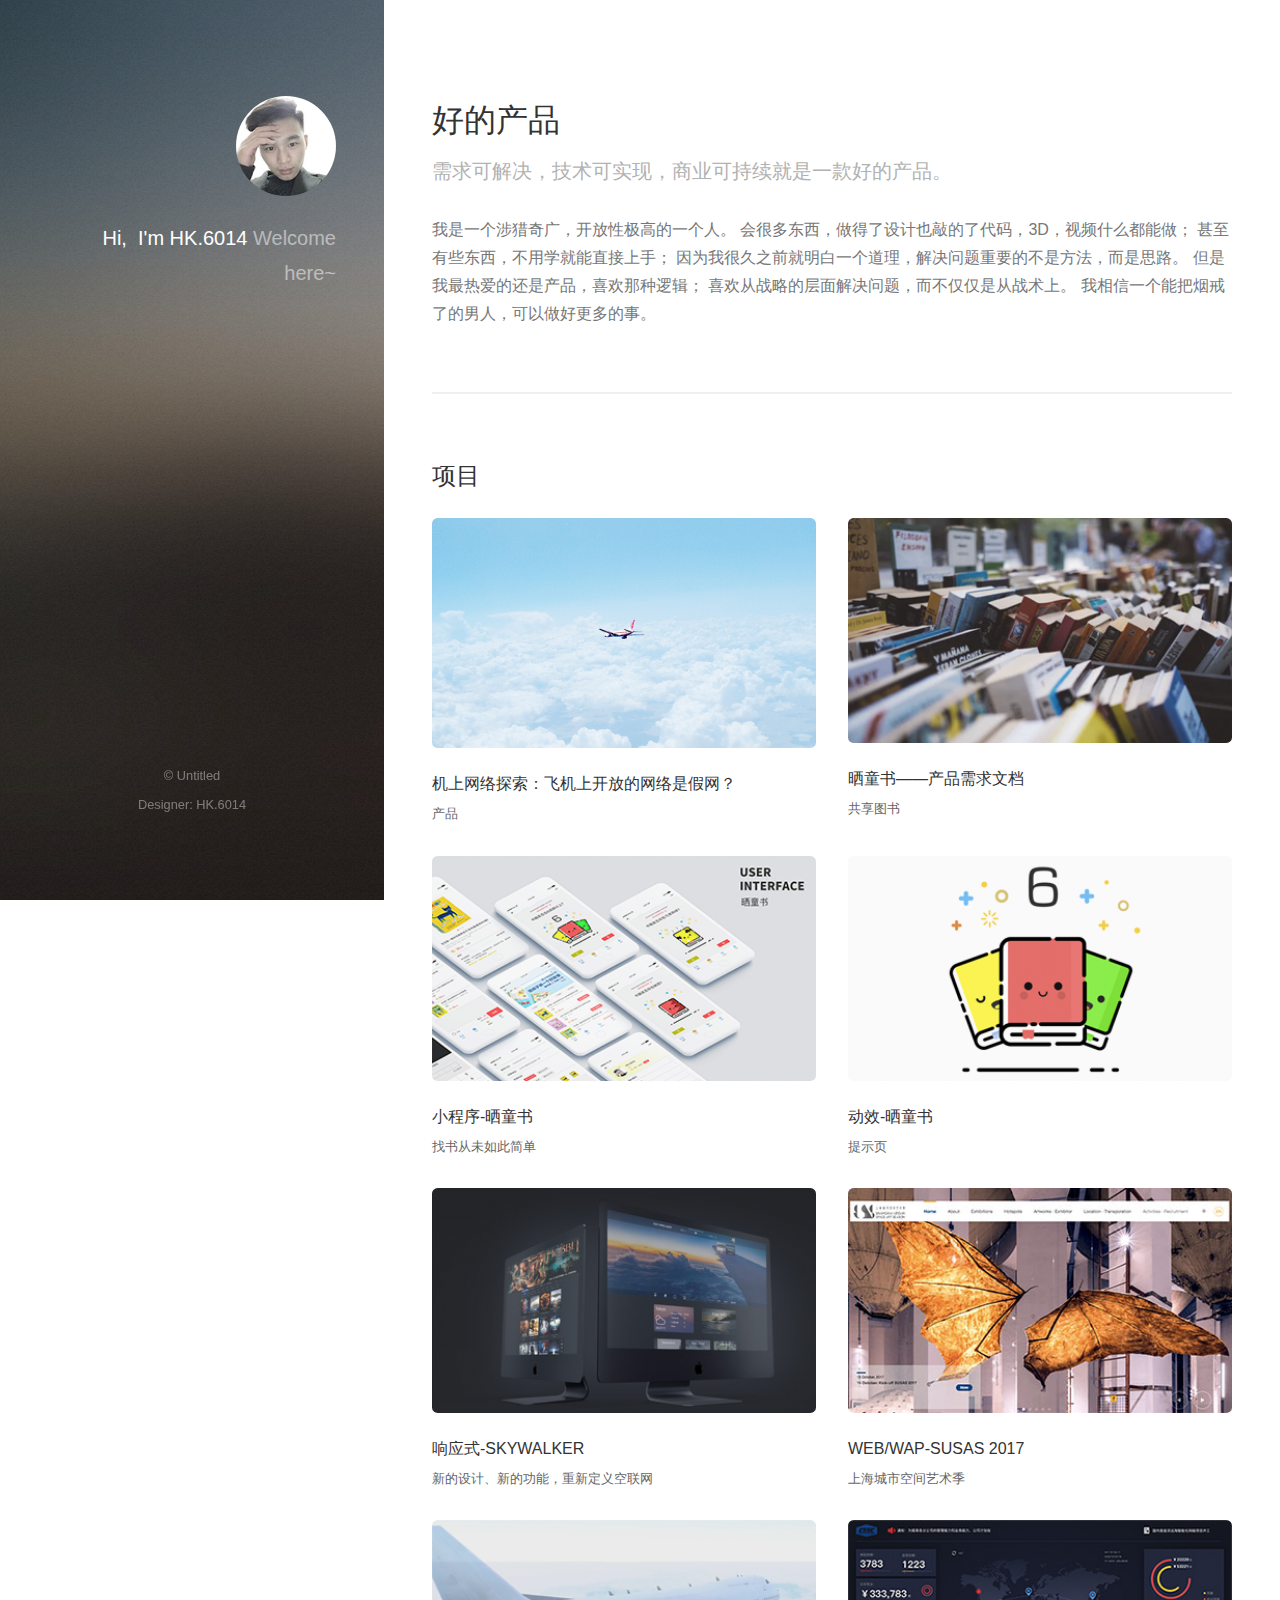
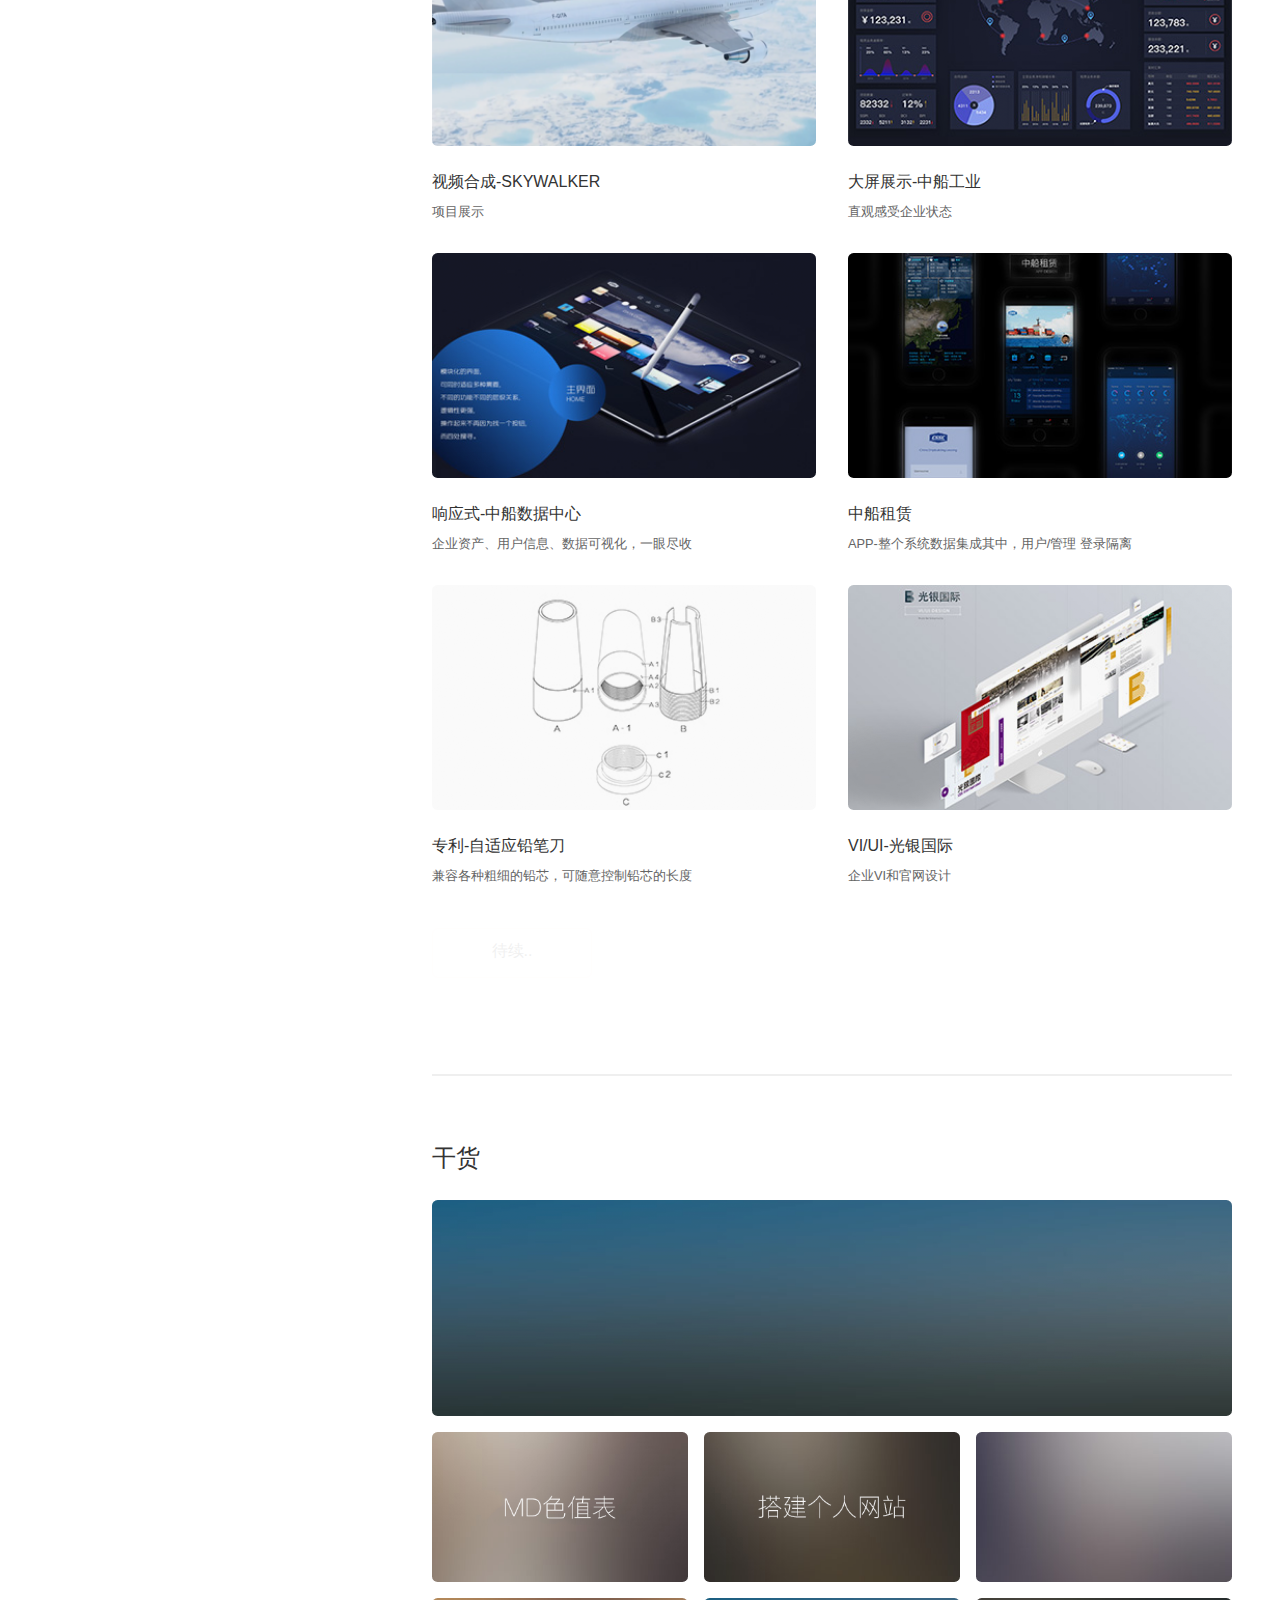
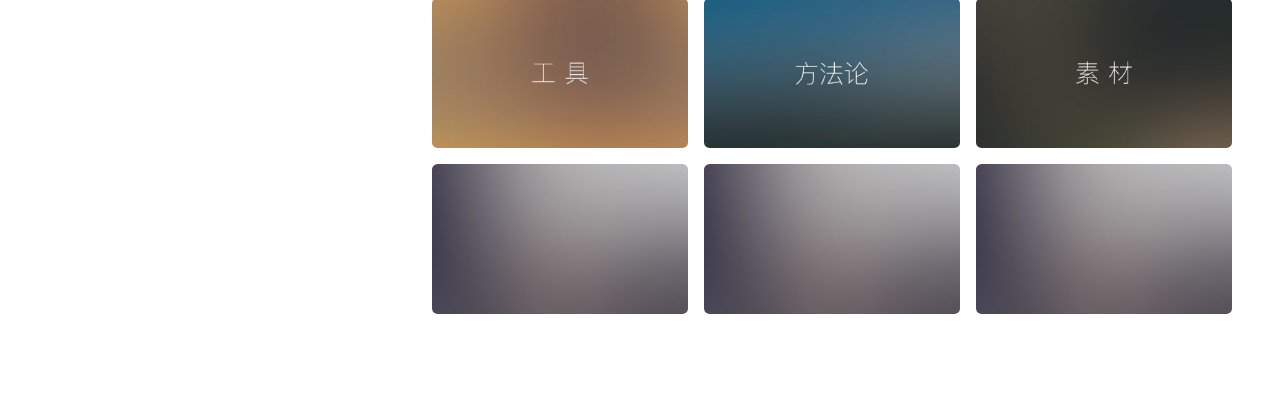
==== commit de946346: "Update index.html" ====
--- a/index.html
+++ b/index.html
@@ -42,7 +42,14 @@
 							<h2>好的产品</h2>
 							<p>需求可解决，技术可实现，商业可持续就是一款好的产品。</p>
 						</header>
-						<p style="color:#777">大道至简、知易行难，把自己定位成一个解决问题的人，不断寻找、尝试最优解。</p>
+						<p style="color:#777">我是一个涉猎奇广，开放性极高的一个人。
+会很多东西，做得了设计也敲的了代码，3D，视频什么都能做；
+甚至有些东西，不用学就能直接上手；
+因为我很久之前就明白一个道理，解决问题重要的不是方法，而是思路。
+但是我最热爱的还是产品，喜欢那种逻辑；
+喜欢从战略的层面解决问题，而不仅仅是从战术上。
+我相信一个能把烟戒了的男人，可以做好更多的事。
+</p>
 
 					</section>
 
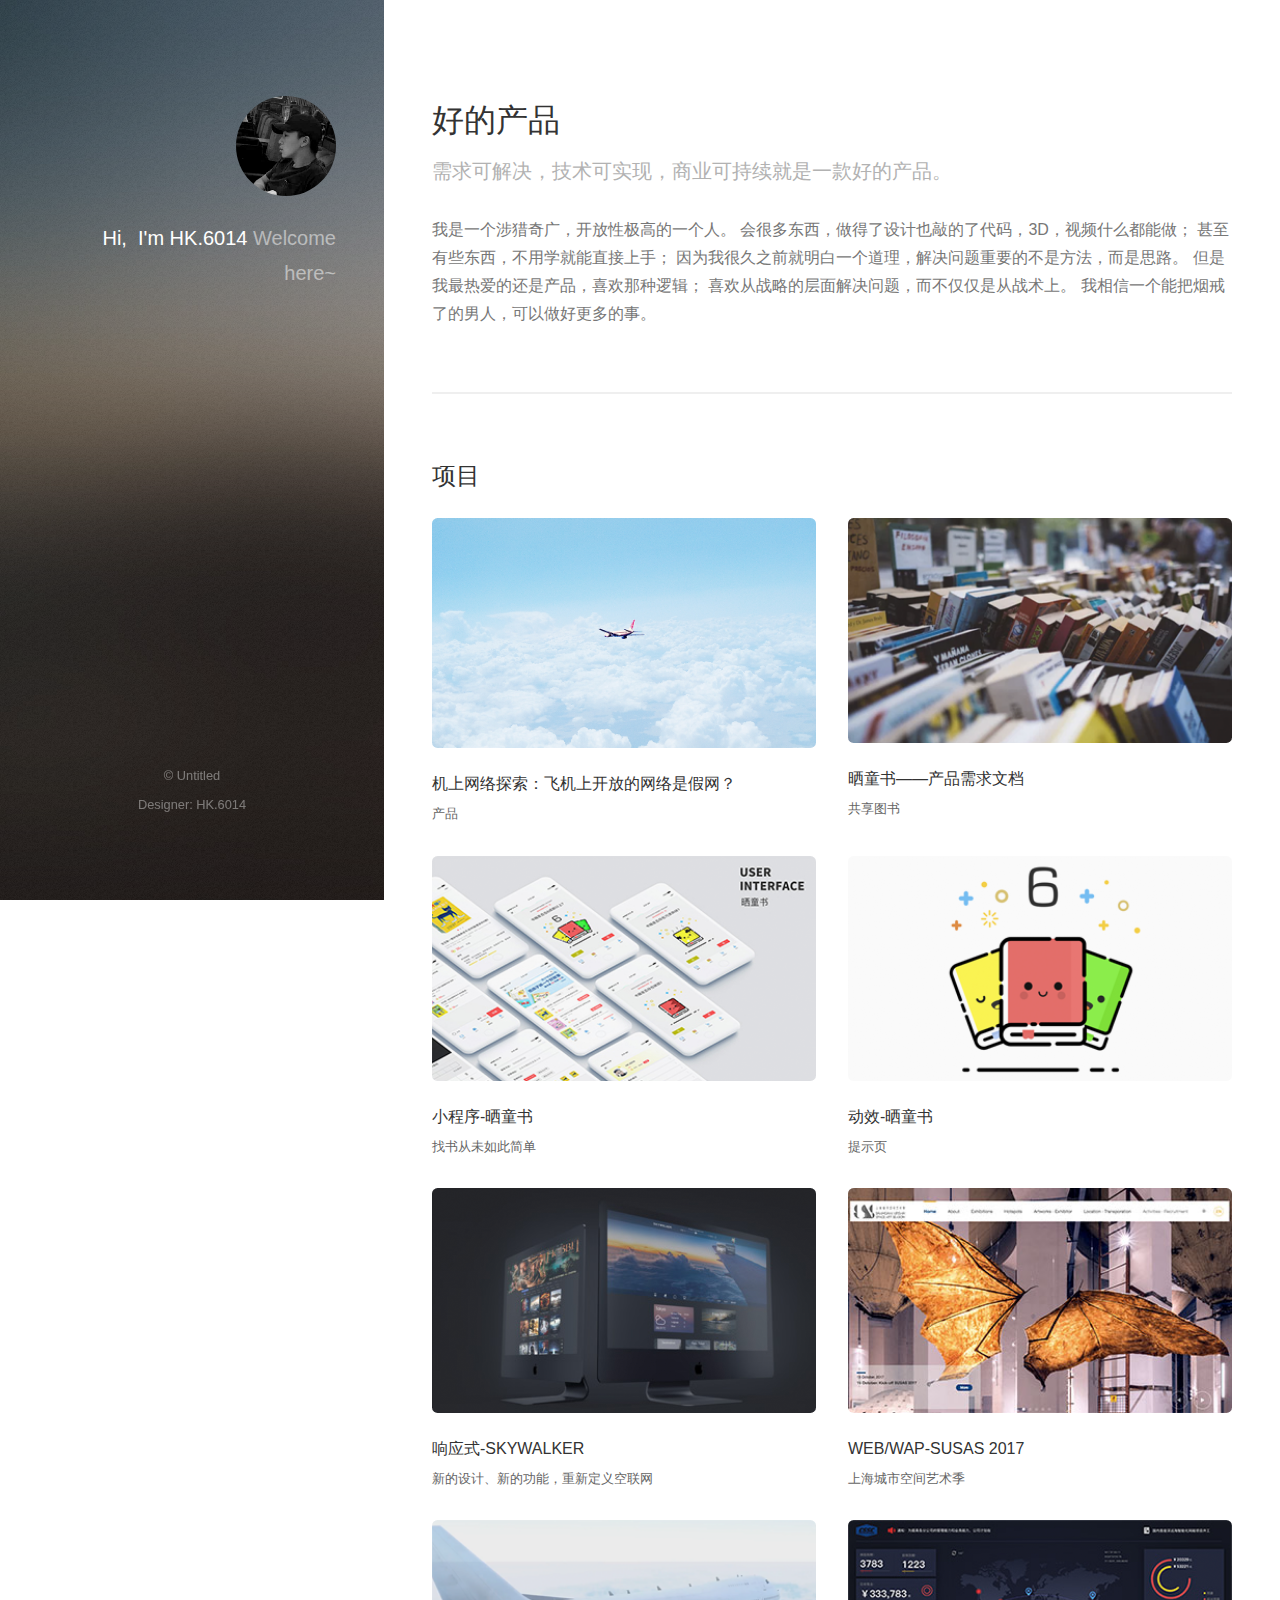
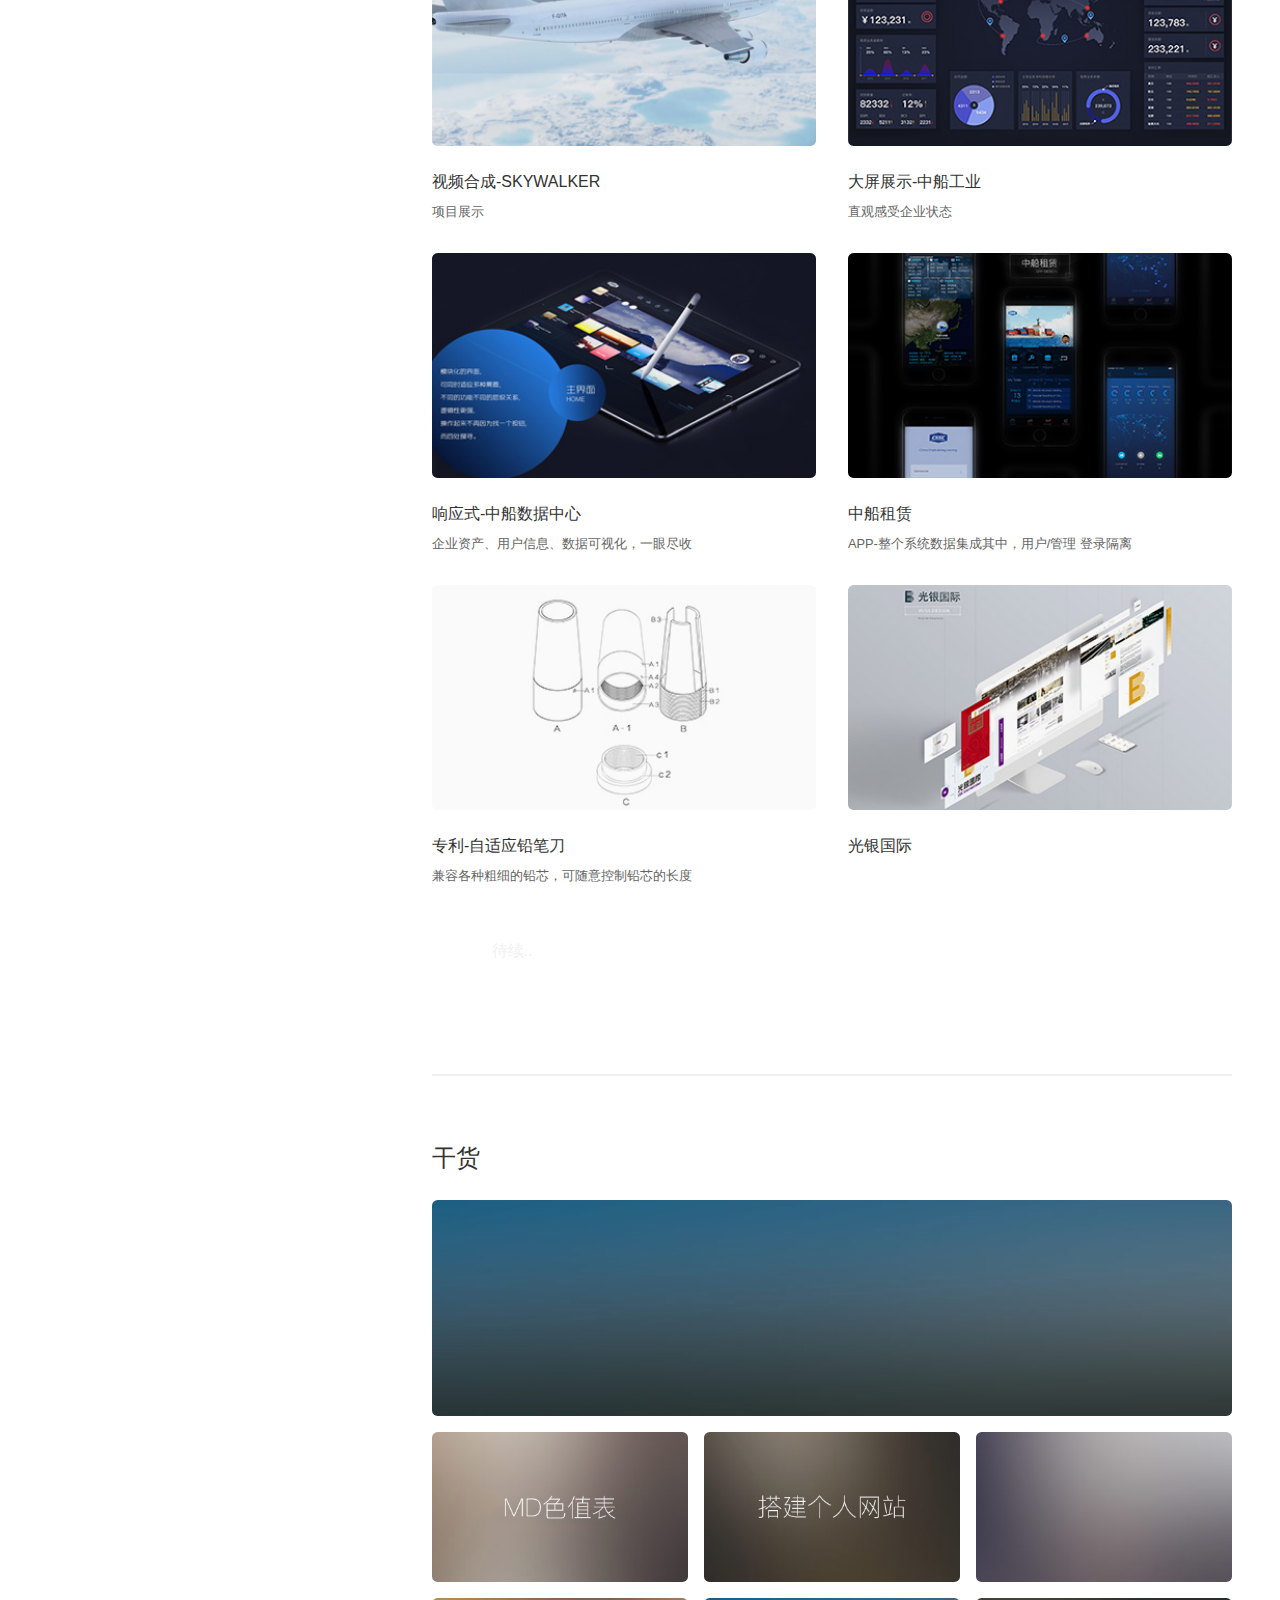
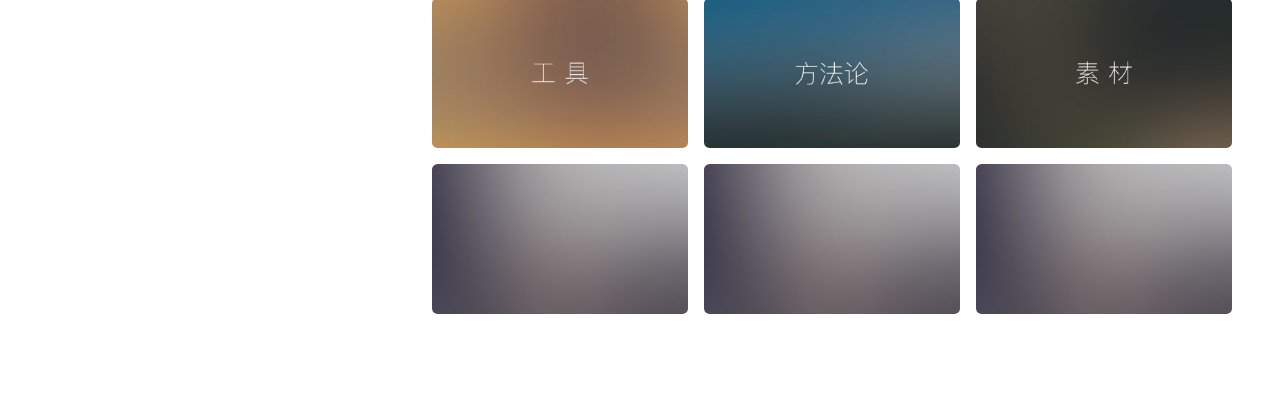
==== commit 904984c2: "Update index.html" ====
--- a/index.html
+++ b/index.html
@@ -134,8 +134,8 @@
 							</article>
 							<article class="6u$ 12u$(xsmall) work-item">
 								<a href="images/fulls/w2.jpg" class="image fit thumb"><img src="images/thumbs/w2.jpg" alt="" /></a>
-								<h3>VI/UI-光银国际</h3>
-								<p>企业VI和官网设计</p>
+								<h3>光银国际</h3>
+								<pWEB</p>
 							</article>
 
 <!-- 							<article class="6u 12u$(xsmall) work-item">
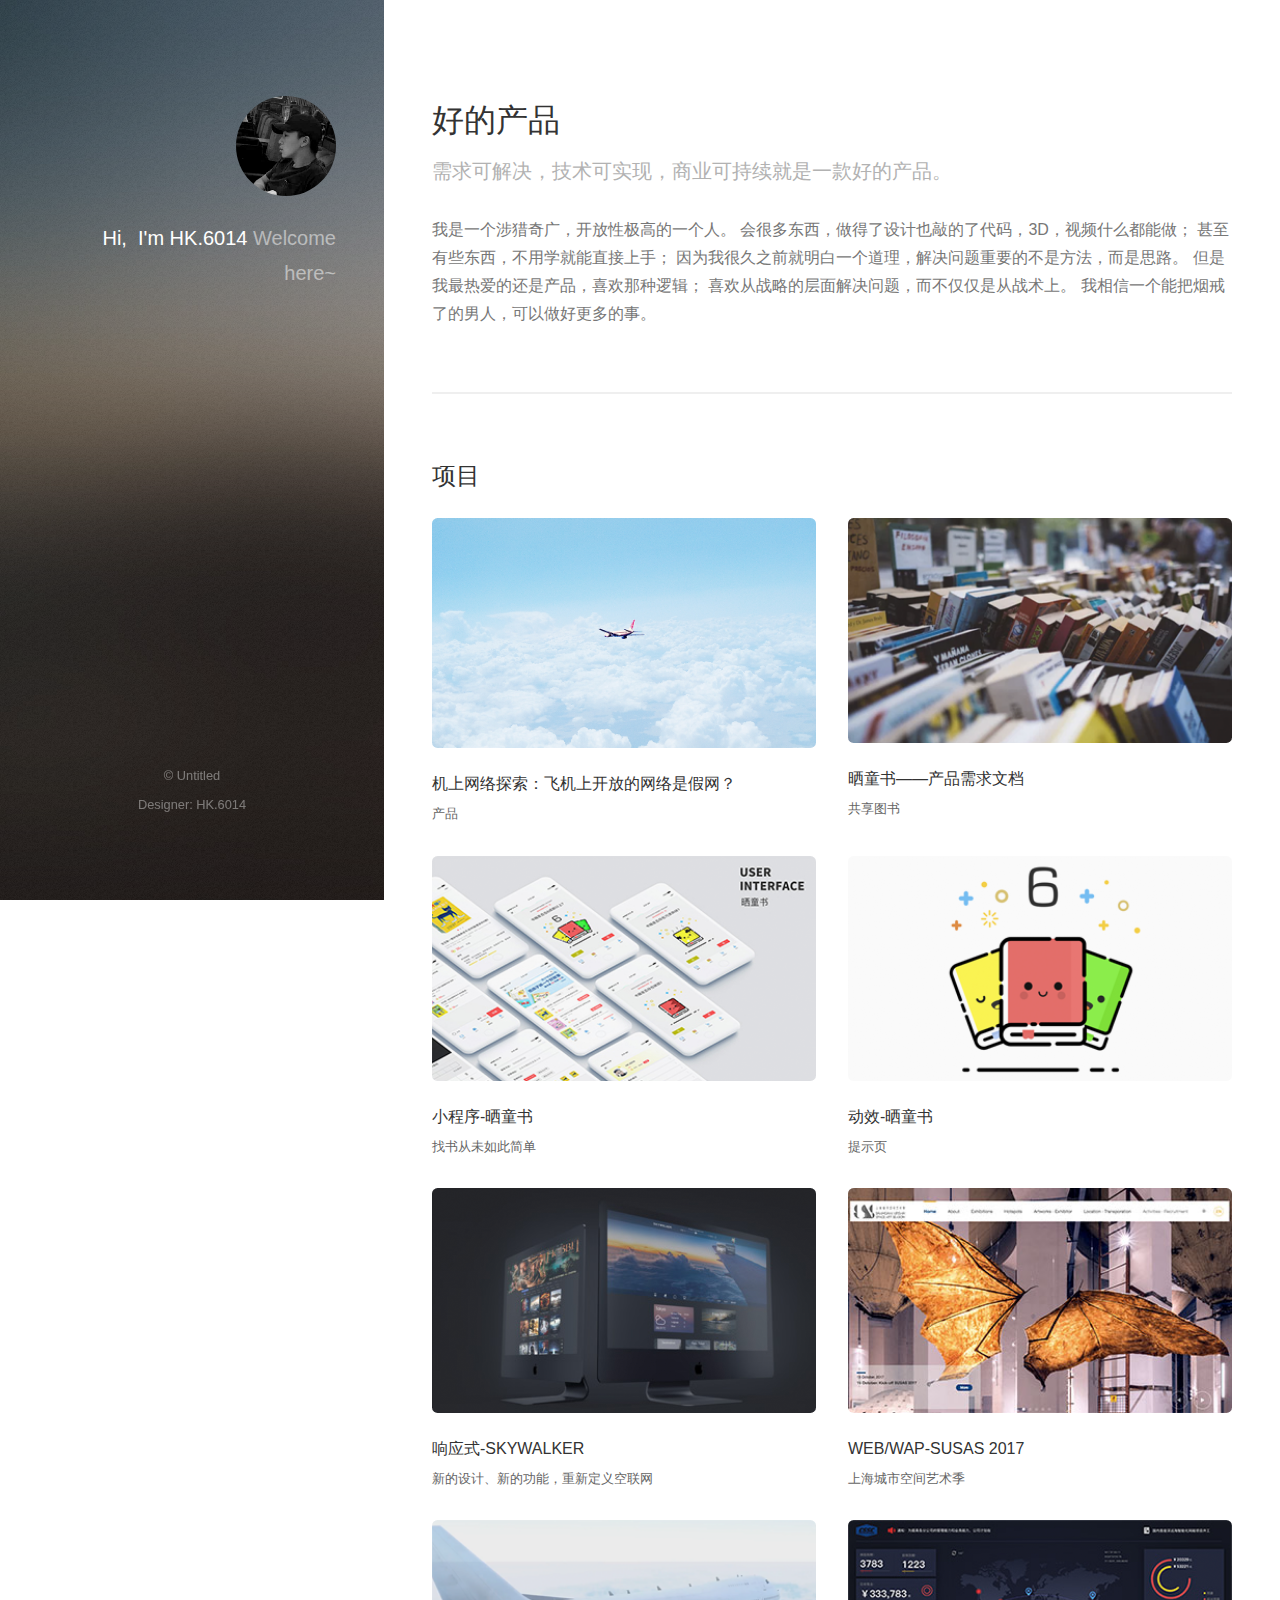
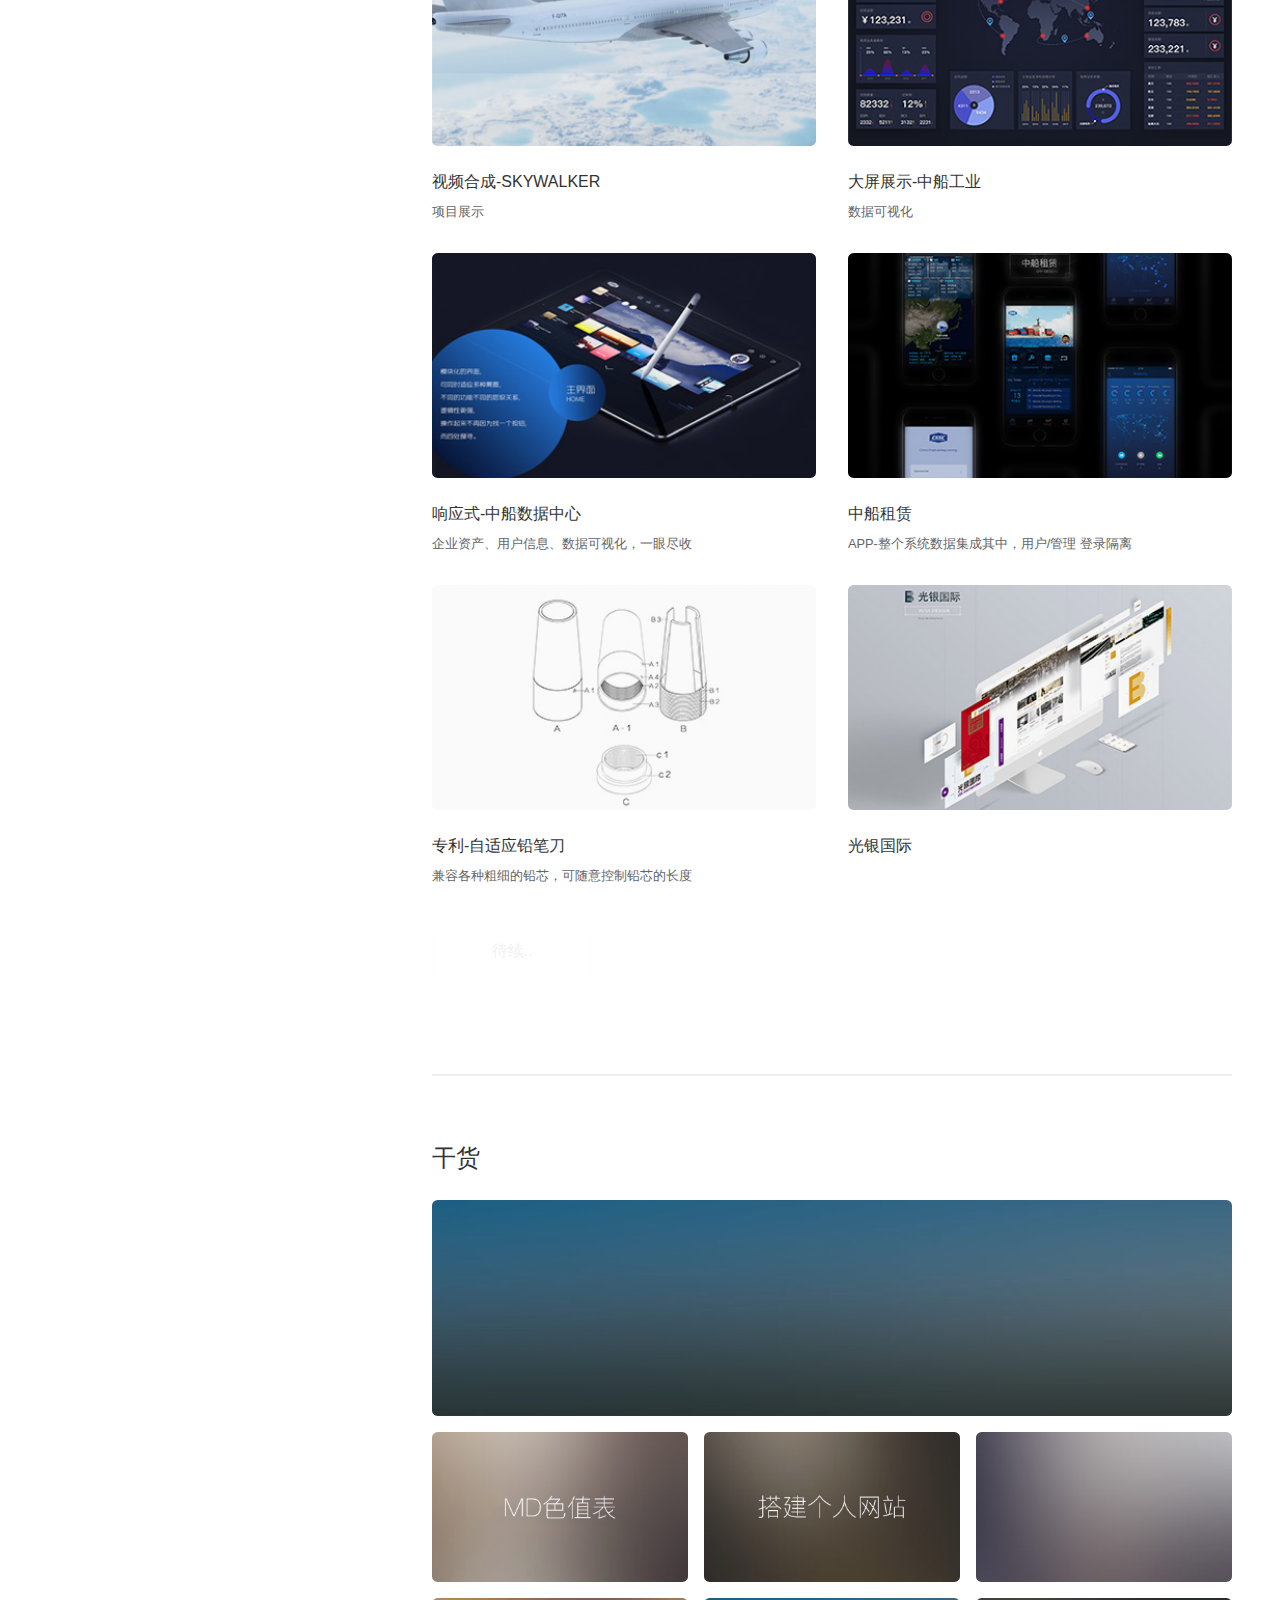
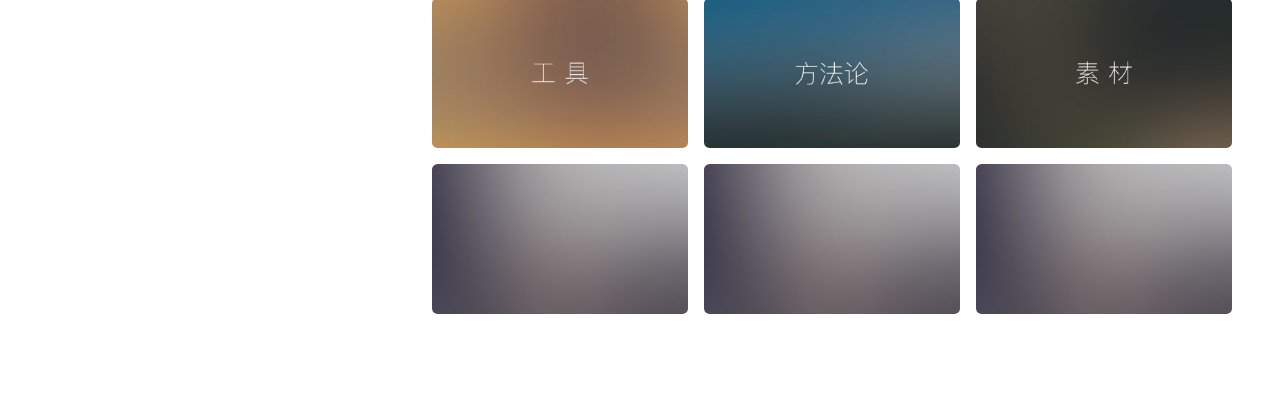
==== commit 3aa0c95b: "Update index.html" ====
--- a/index.html
+++ b/index.html
@@ -114,7 +114,7 @@
 							<article class="6u$ 12u$(xsmall) work-item">
 								<a href="images/fulls/csic.png" class="image fit thumb"><img src="images/thumbs/csic.jpg" alt="" /></a>
 								<h3>大屏展示-中船工业</h3>
-								<p>直观感受企业状态</p>
+								<p>数据可视化</p>
 							</article>
 							<article class="6u 12u$(xsmall) work-item">
 								<a href="images/fulls/w5.jpg" class="image fit thumb"><img src="images/thumbs/w5.jpg" alt="" /></a>
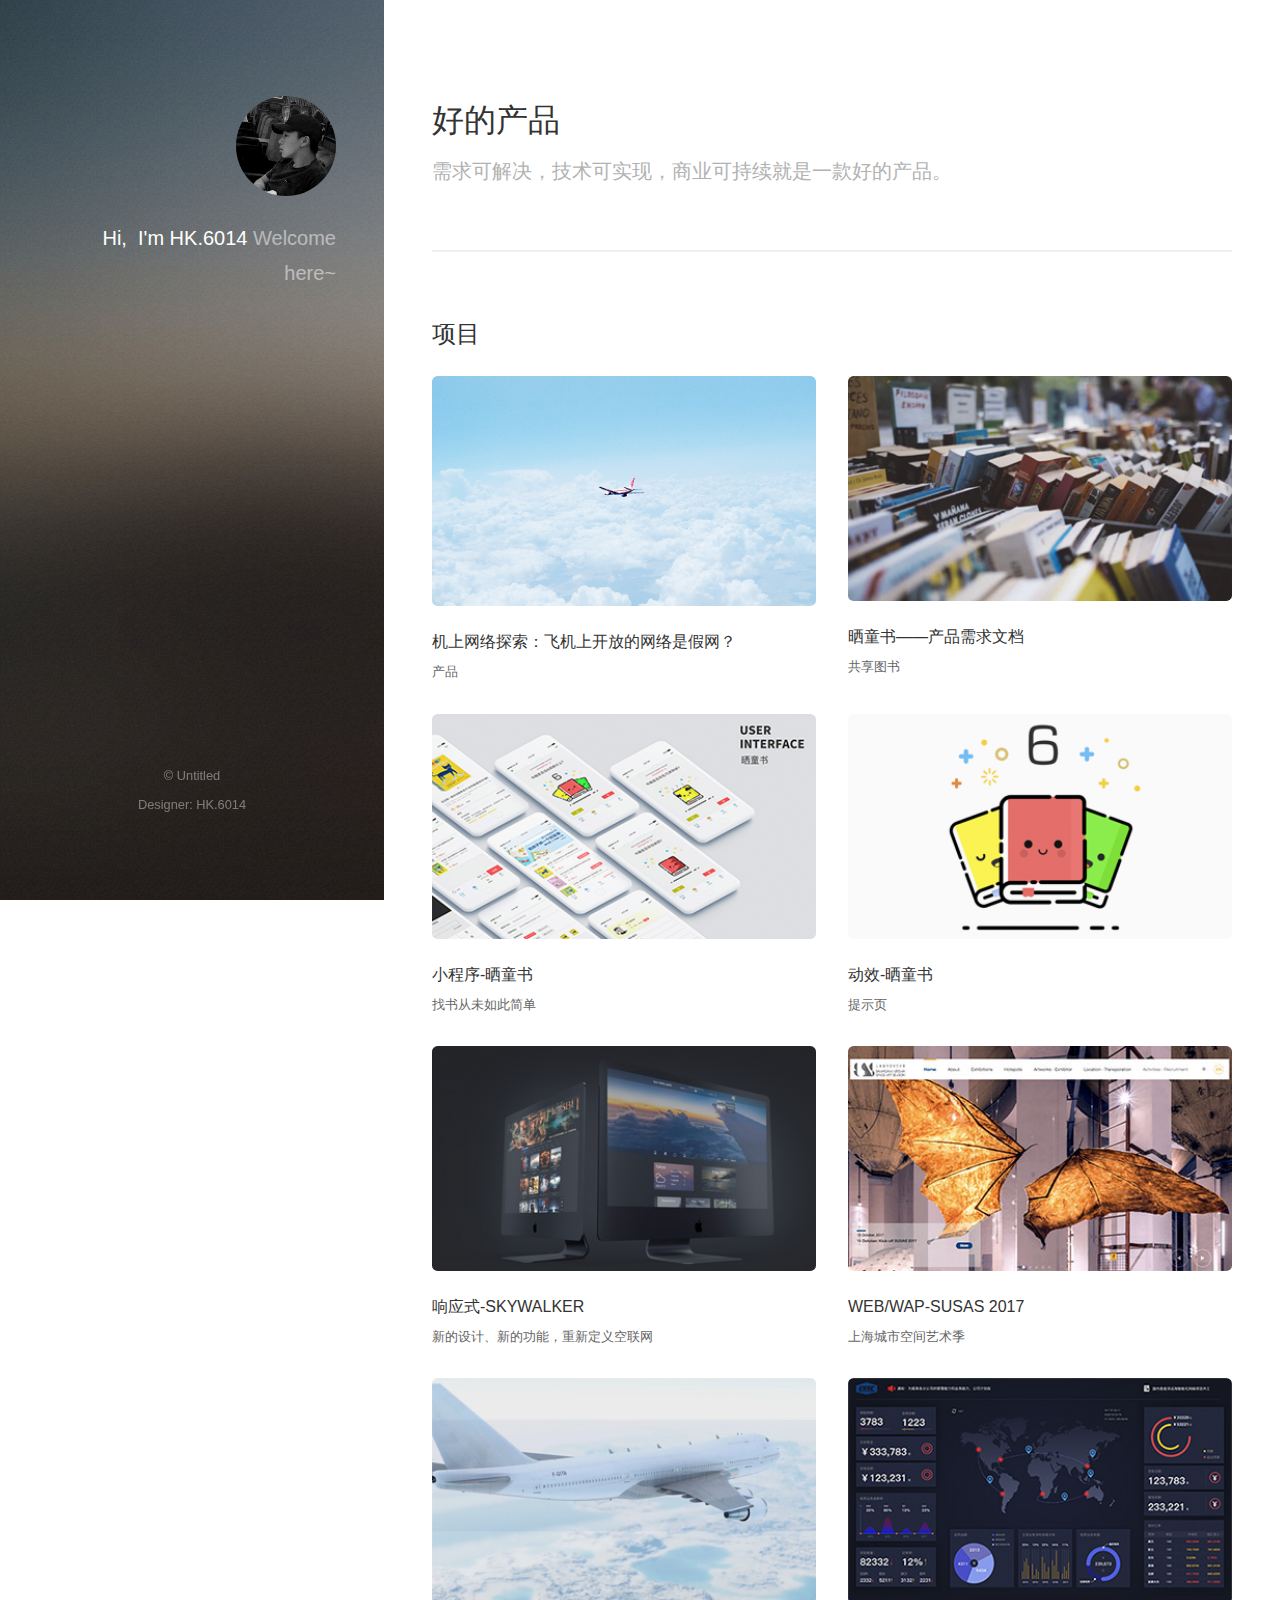
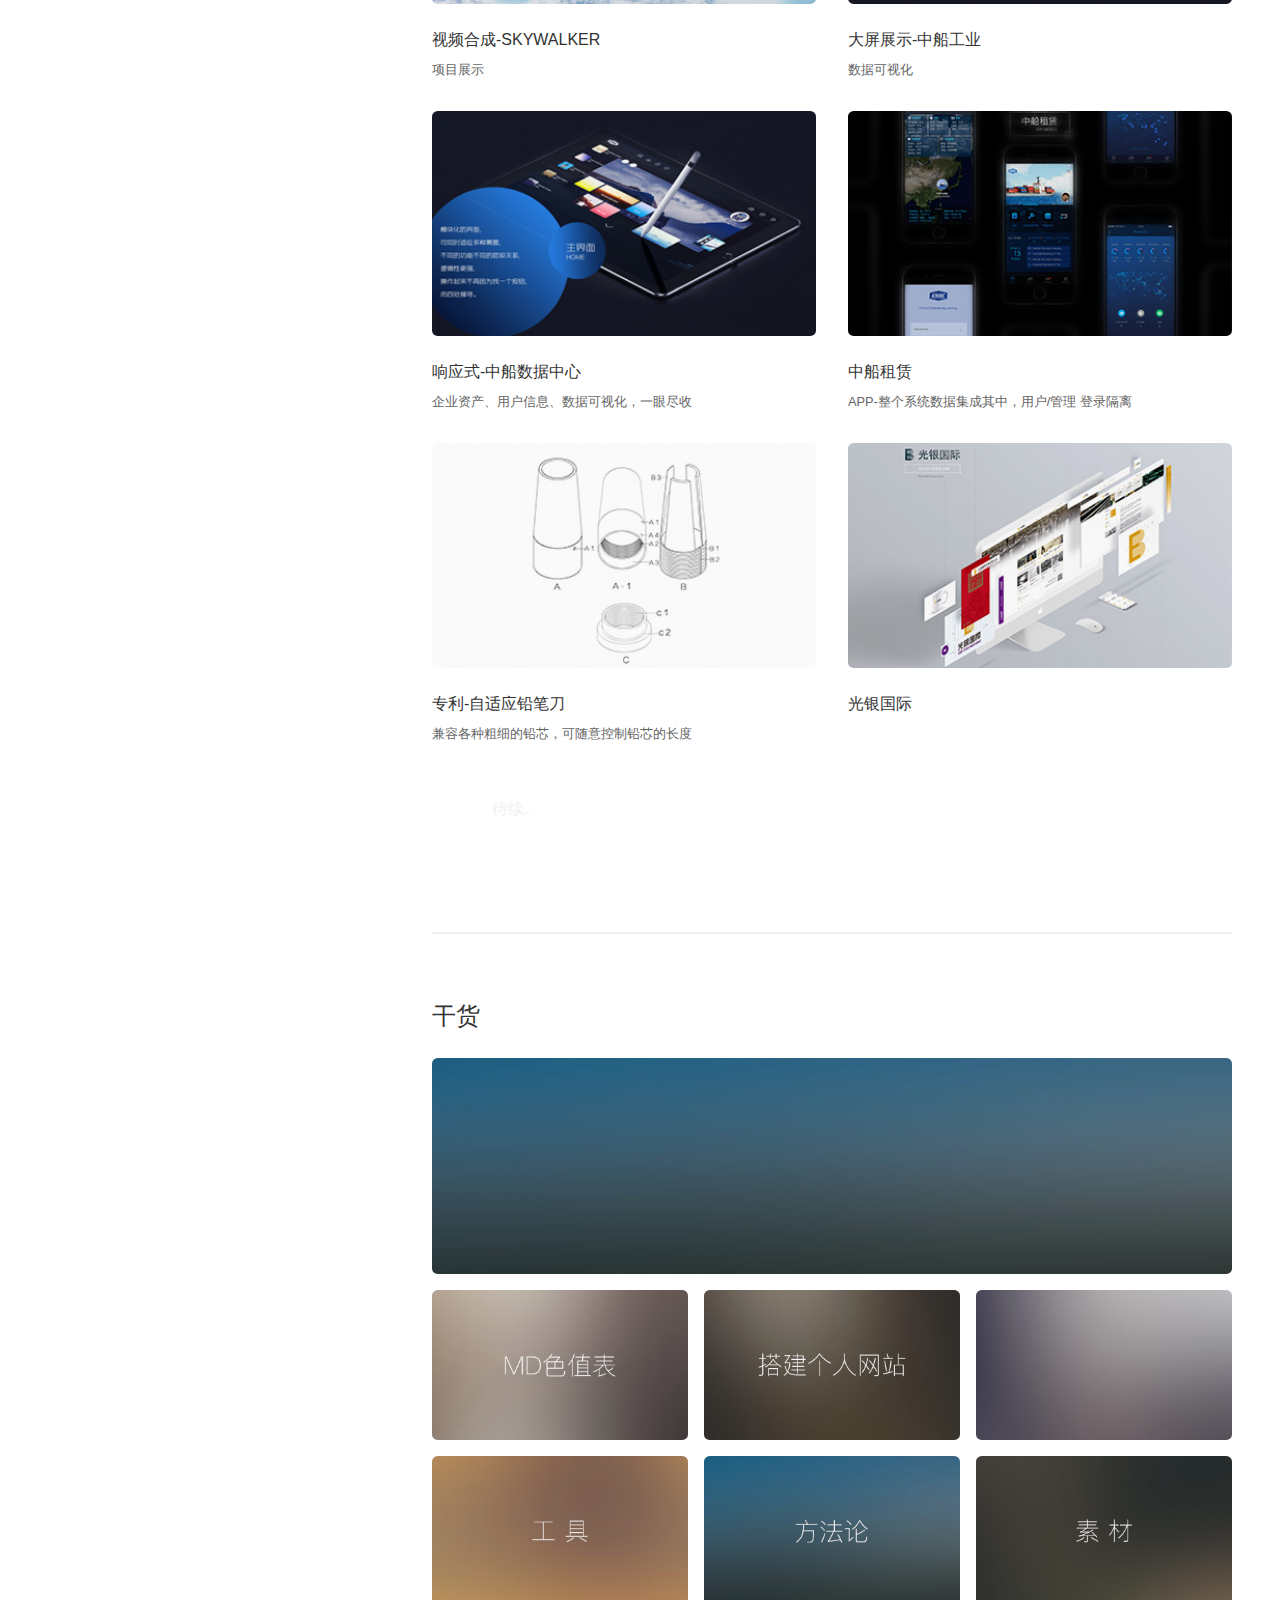
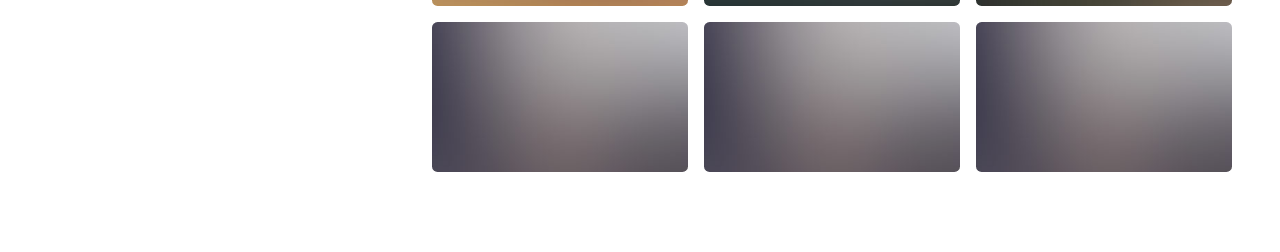
==== commit eff4a955: "Update index.html" ====
--- a/index.html
+++ b/index.html
@@ -42,14 +42,7 @@
 							<h2>好的产品</h2>
 							<p>需求可解决，技术可实现，商业可持续就是一款好的产品。</p>
 						</header>
-						<p style="color:#777">我是一个涉猎奇广，开放性极高的一个人。
-会很多东西，做得了设计也敲的了代码，3D，视频什么都能做；
-甚至有些东西，不用学就能直接上手；
-因为我很久之前就明白一个道理，解决问题重要的不是方法，而是思路。
-但是我最热爱的还是产品，喜欢那种逻辑；
-喜欢从战略的层面解决问题，而不仅仅是从战术上。
-我相信一个能把烟戒了的男人，可以做好更多的事。
-</p>
+						<p style="color:#777"></p>
 
 					</section>
 
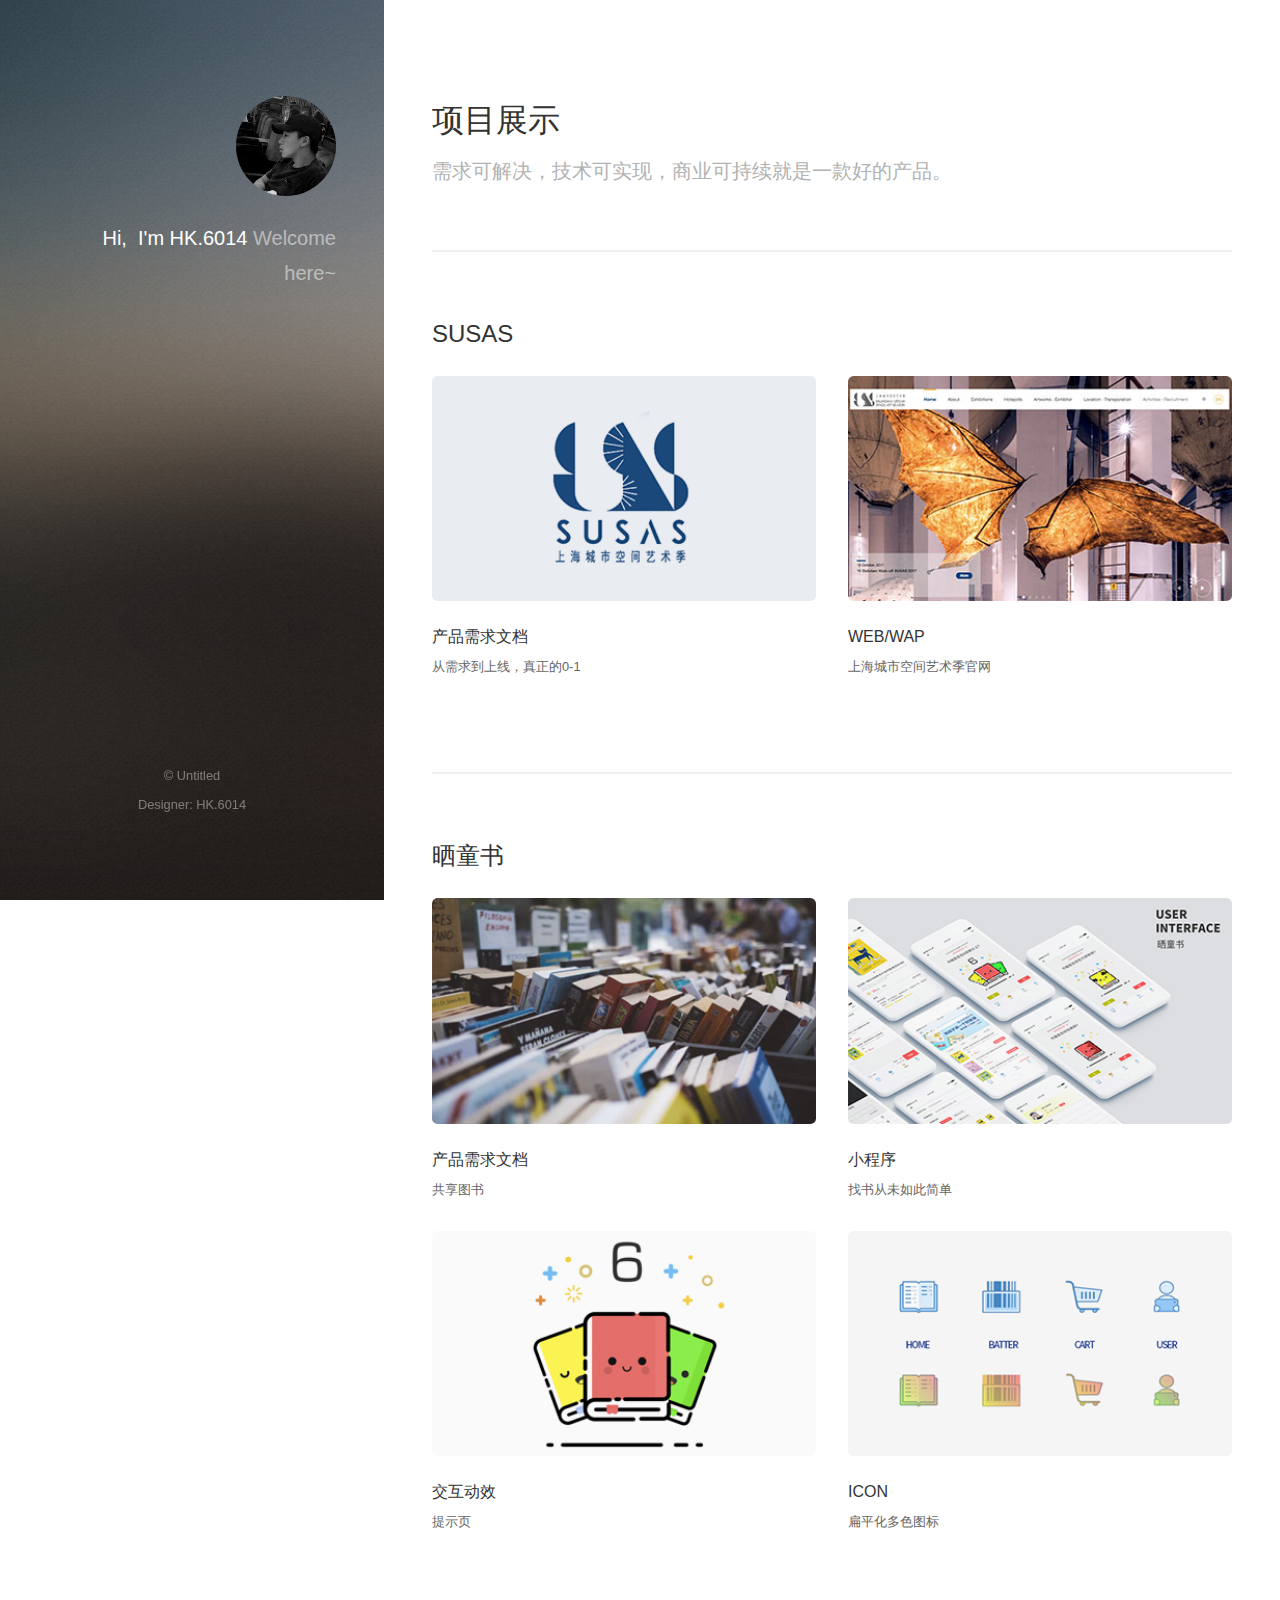
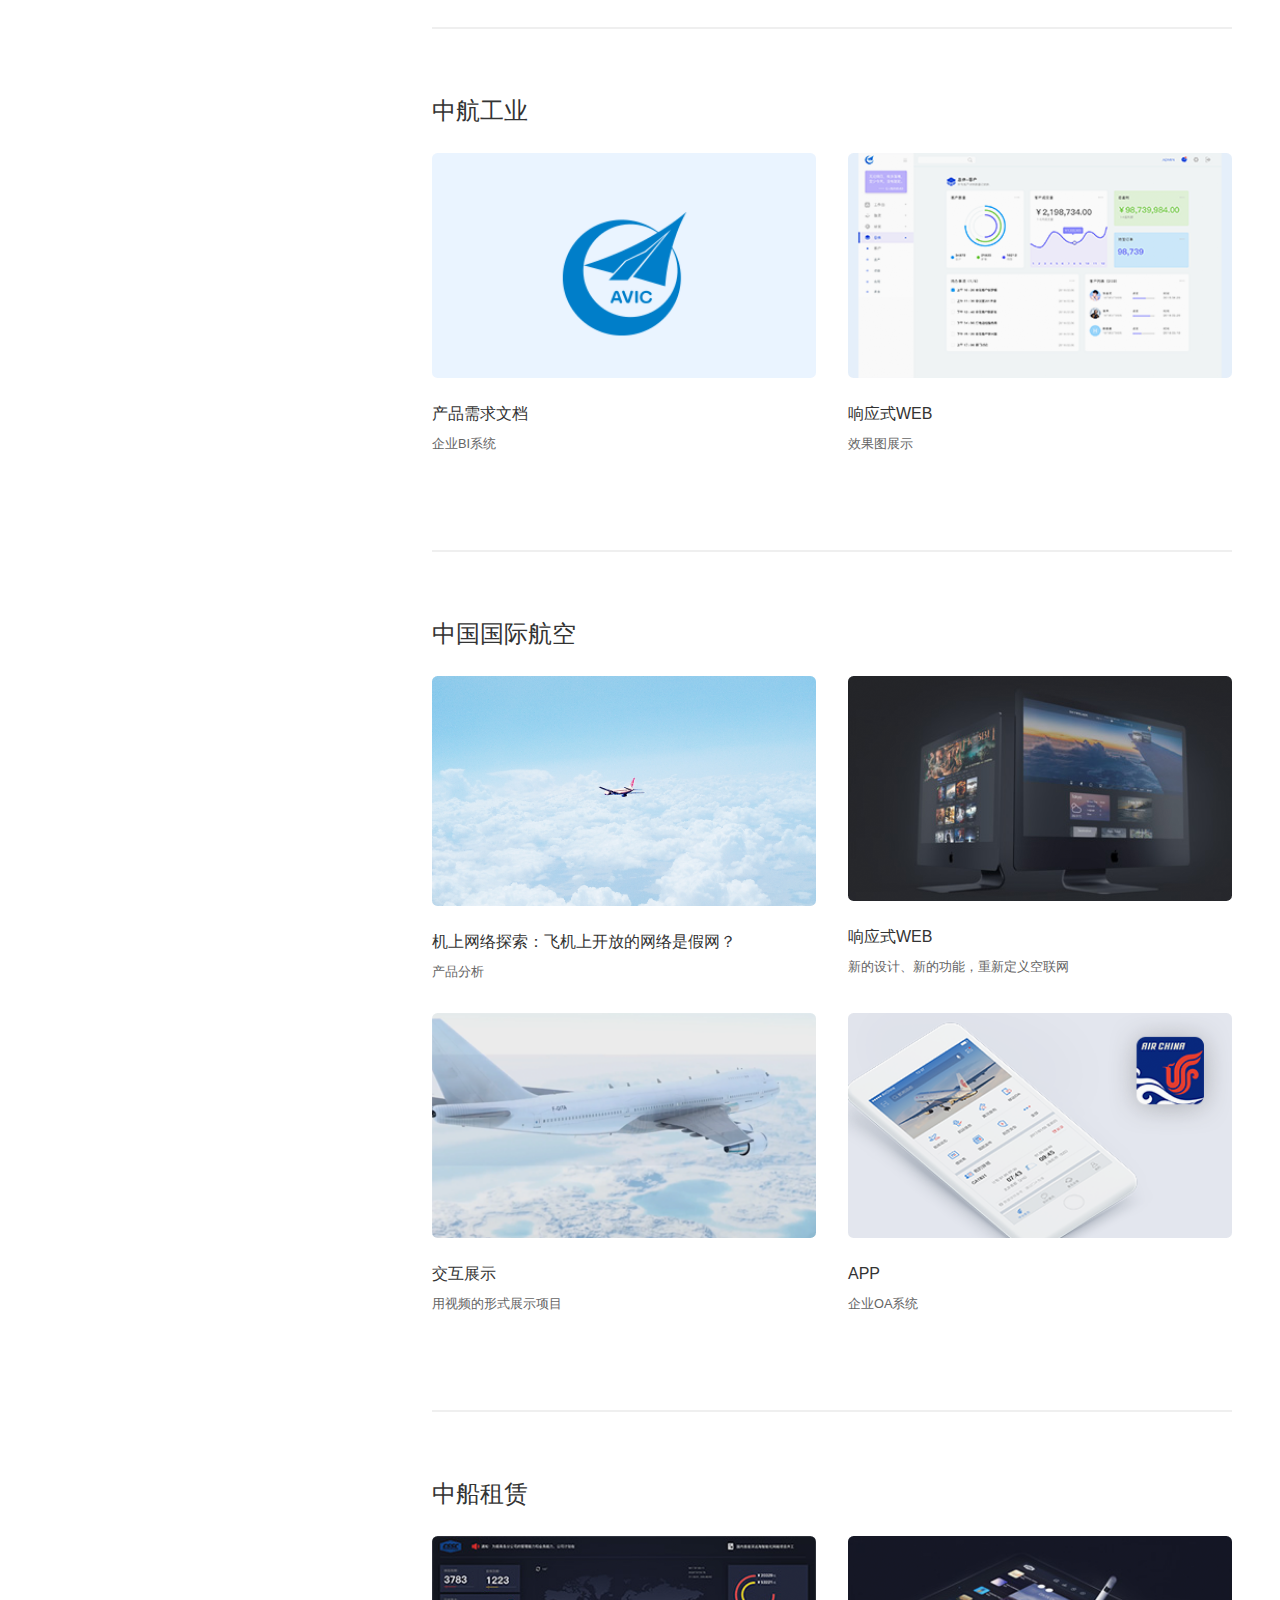
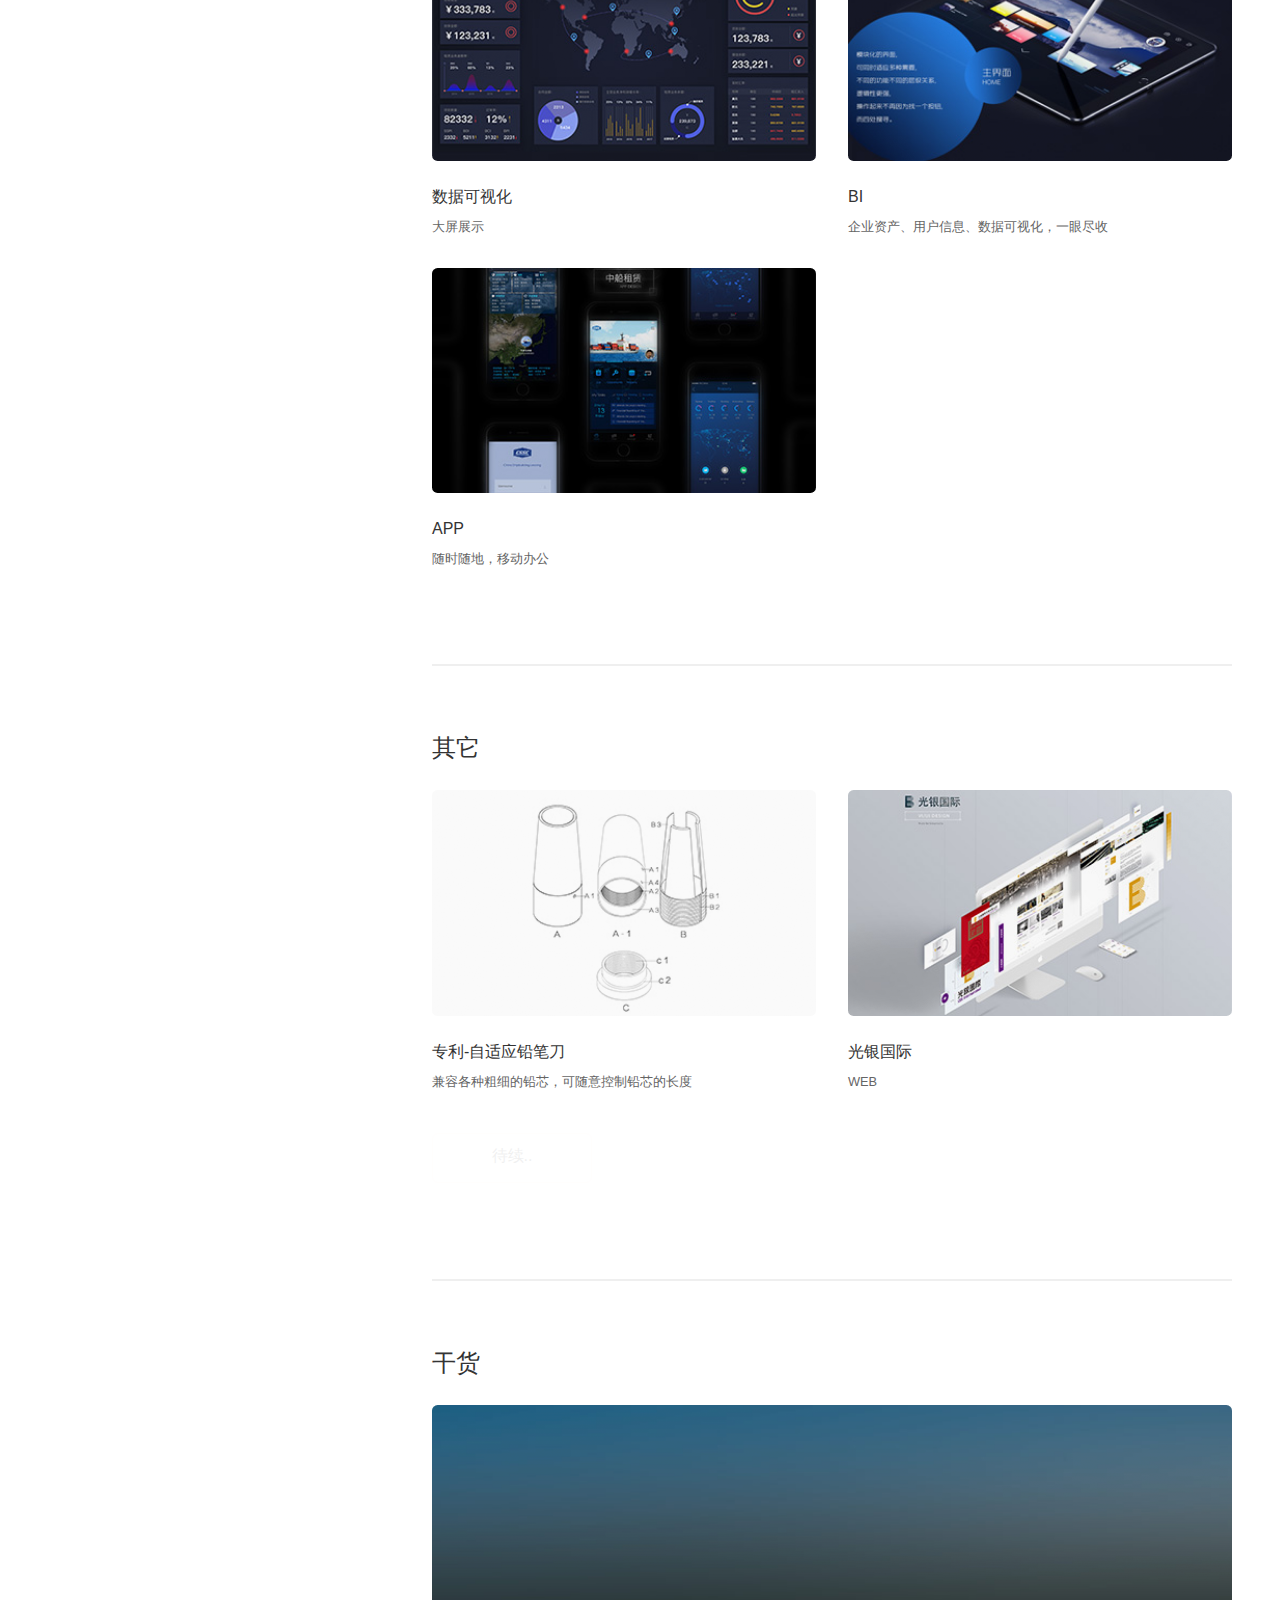
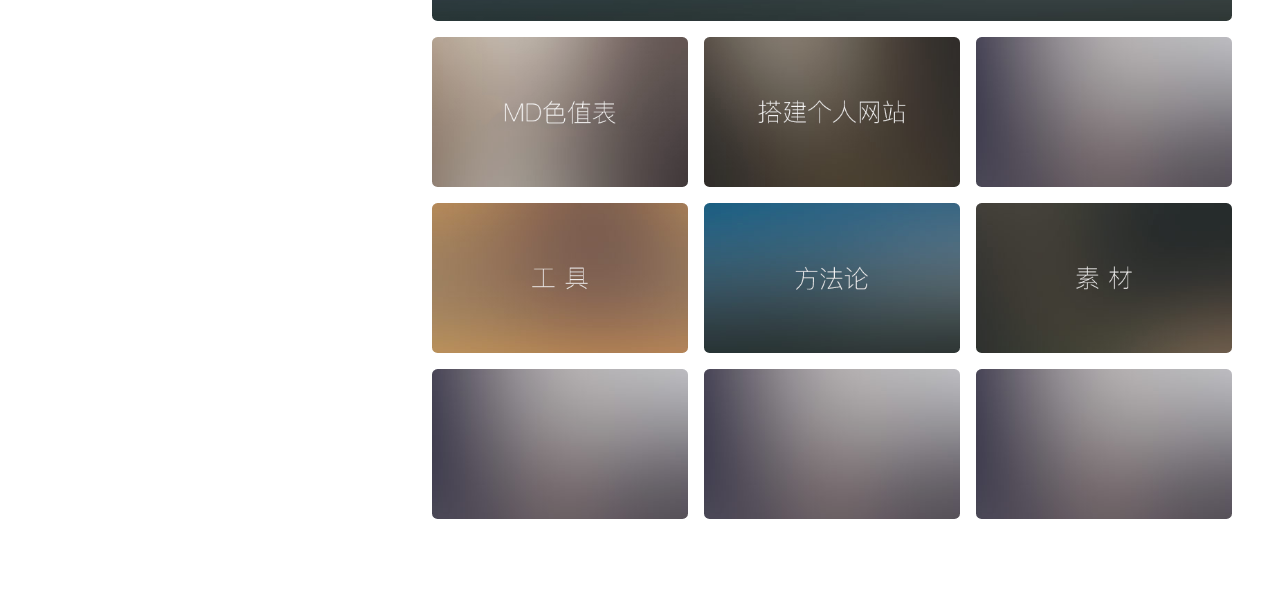
==== commit d9f0af56: "Add files via upload" ====
--- a/index.html
+++ b/index.html
@@ -39,7 +39,7 @@
 				<!-- One -->
 					<section id="one">
 						<header class="major">
-							<h2>好的产品</h2>
+							<h2>项目展示</h2>
 							<p>需求可解决，技术可实现，商业可持续就是一款好的产品。</p>
 						</header>
 						<p style="color:#777"></p>
@@ -48,7 +48,89 @@
 
 				<!-- Two -->
 					<section id="two">
-						<h2>项目</h2>
+						<h2>SUSAS</h2>
+						<div class="row">
+							<article class="6u 12u$(xsmall) work-item">
+
+								<a href="https://shimo.im/docs/HWJg9GFM5PAfDgip/"  target="_blank">
+									<img class="image fit thumb" src="images/thumbs/w11.png" alt="" />
+								</a>
+								<h3>产品需求文档</h3>
+								<p>从需求到上线，真正的0-1</p>
+							</article>
+							<article class="6u$ 12u$(xsmall) work-item">
+
+								<a href="http://www.susas.com.cn"  target="_blank">
+									<img class="image fit thumb" src="images/thumbs/w9.jpg" alt="" />
+								</a>
+								<h3>WEB/WAP</h3>
+								<p>上海城市空间艺术季官网</p>
+							</article>
+
+
+						</div>
+					</section>
+
+
+					<section id="two">
+						<h2>晒童书</h2>
+						<div class="row">
+							<article class="6u 12u$(xsmall) work-item">
+
+								<a href="sts.html"  target="_blank">
+									<img class="image fit thumb" src="images/sts/stsfm.png" alt="" />
+								</a>
+								<h3>产品需求文档</h3>
+								<p>共享图书</p>
+
+							</article>
+
+							<article class="6u 12u$(xsmall) work-item">
+								<a href="images/fulls/w7.jpg" class="image fit thumb"><img src="images/thumbs/w10.jpg" alt="" /></a>
+								<h3>小程序</h3>
+								<p>找书从未如此简单</p>
+							</article>
+
+							<article class="6u 12u$(xsmall) work-item">
+								<a href="images/fulls/sts.gif" class="image fit thumb"><img src="images/thumbs/w8.png" alt="" /></a>
+								<h3>交互动效</h3>
+								<p>提示页</p>
+							</article>
+							<article class="6u 12u$(xsmall) work-item">
+								<a href="images/fulls/w14.png" class="image fit thumb"><img src="images/thumbs/w14.png" alt="" /></a>
+								<h3>ICON</h3>
+								<p>扁平化多色图标</p>
+							</article>
+
+						</div>
+					</section>
+
+					<section id="two">
+						<h2>中航工业</h2>
+						<div class="row">
+							<article class="6u 12u$(xsmall) work-item">
+
+								<a href="https://shimo.im/docs/ea5663ba54b5414f"  target="_blank">
+									<img class="image fit thumb" src="images//thumbs/w12.png" alt="" />
+								</a>
+								<h3>产品需求文档</h3>
+								<p>企业BI系统</p>
+
+							</article>
+
+							<article class="6u 12u$(xsmall) work-item">
+								<a href="images/fulls/w13.png" class="image fit thumb"><img src="images/thumbs/w13.png" alt="" /></a>
+								<h3>响应式WEB</h3>
+								<p>效果图展示</p>
+							</article>
+
+
+
+						</div>
+					</section>
+
+					<section id="two">
+						<h2>中国国际航空</h2>
 						<div class="row">
 							<article class="6u 12u$(xsmall) work-item">
 
@@ -56,70 +138,61 @@
 									<img class="image fit thumb" src="images/jse/jse1.png" alt="" />
 								</a>
 								<h3>机上网络探索：飞机上开放的网络是假网？</h3>
-								<p>产品</p>
-
-							</article>
-
-							<article class="6u$ 12u$(xsmall) work-item">
-
-								<a href="sts.html"  target="_blank">
-									<img class="image fit thumb" src="images/sts/stsfm.png" alt="" />
-								</a>
-								<h3>晒童书——产品需求文档</h3>
-								<p>共享图书</p>
-
-							</article>
-
-							<article class="6u 12u$(xsmall) work-item">
-								<a href="images/fulls/w7.jpg" class="image fit thumb"><img src="images/thumbs/w10.jpg" alt="" /></a>
-								<h3>小程序-晒童书</h3>
-								<p>找书从未如此简单</p>
-							</article>
-
-							<article class="6u$ 12u$(xsmall) work-item">
-								<a href="images/fulls/sts.gif" class="image fit thumb"><img src="images/thumbs/w8.png" alt="" /></a>
-								<h3>动效-晒童书</h3>
-								<p>提示页</p>
-							</article>
-
-							<article class="6u 12u$(xsmall) work-item">
+								<p>产品分析</p>
+
+							</article>
+							<article class="6u$ 12u$(xsmall) work-item">
 								<a href="images/fulls/w4.jpg" class="image fit thumb"><img src="images/thumbs/w4.jpg" alt="" /></a>
-								<h3>响应式-SKYWALKER</h3>
+								<h3>响应式WEB</h3>
 								<p>新的设计、新的功能，重新定义空联网</p>
 							</article>
-
-							<article class="6u$ 12u$(xsmall) work-item">
-
-								<a href="http://www.susas.com.cn/en/"  target="_blank">
-									<img class="image fit thumb" src="images/thumbs/w9.jpg" alt="" />
-								</a>
-								<h3>WEB/WAP-SUSAS 2017</h3>
-								<p>上海城市空间艺术季</p>
-
-							</article>
-
-
 							<article class="6u 12u$(xsmall) work-item">
 								<a href="video01.html"  target="_blank"><img  class="image fit " src="images/thumbs/w7.png" alt="" /></a>
-								<h3>视频合成-SKYWALKER</h3>
-								<p>项目展示</p>
-							</article>
-							<article class="6u$ 12u$(xsmall) work-item">
-								<a href="images/fulls/csic.png" class="image fit thumb"><img src="images/thumbs/csic.jpg" alt="" /></a>
-								<h3>大屏展示-中船工业</h3>
-								<p>数据可视化</p>
-							</article>
-							<article class="6u 12u$(xsmall) work-item">
-								<a href="images/fulls/w5.jpg" class="image fit thumb"><img src="images/thumbs/w5.jpg" alt="" /></a>
-								<h3>响应式-中船数据中心</h3>
-								<p>企业资产、用户信息、数据可视化，一眼尽收</p>
-							</article>
-
-							<article class="6u$ 12u$(xsmall) work-item">
-								<a href="images/fulls/w3.jpg" class="image fit thumb"><img src="images/thumbs/w3.jpg" alt="" /></a>
-								<h3>中船租赁</h3>
-								<p>APP-整个系统数据集成其中，用户/管理 登录隔离</p>
-							</article>
+								<h3>交互展示</h3>
+								<p>用视频的形式展示项目</p>
+							</article>
+							<article class="6u$ 12u$(xsmall) work-item">
+								<a href="images/fulls/w22.png" class="image fit thumb"><img src="images/thumbs/w22.png" alt="" /></a>
+								<h3>APP</h3>
+								<p>企业OA系统</p>
+							</article>
+						</div>
+					</section>
+
+
+
+
+
+					<section id="two">
+						<h2>中船租赁</h2>
+						<div class="row">
+						<article class="6u 12u$(xsmall) work-item">
+							<a href="images/fulls/csic.png" class="image fit thumb"><img src="images/thumbs/csic.jpg" alt="" /></a>
+							<h3>数据可视化</h3>
+							<p>大屏展示</p>
+						</article>
+						<article class="6u$ 12u$(xsmall) work-item">
+							<a href="images/fulls/w5.jpg" class="image fit thumb"><img src="images/thumbs/w5.jpg" alt="" /></a>
+							<h3>BI</h3>
+							<p>企业资产、用户信息、数据可视化，一眼尽收</p>
+						</article>
+
+						<article class="6u 12u$(xsmall) work-item">
+							<a href="images/fulls/w3.jpg" class="image fit thumb"><img src="images/thumbs/w3.jpg" alt="" /></a>
+							<h3>APP</h3>
+							<p>随时随地，移动办公</p>
+						</article>
+
+						</div>
+					</section>
+
+
+
+
+					<section id="two">
+						<h2>其它</h2>
+						<div class="row">
+
 							<article class="6u 12u$(xsmall) work-item">
 								<a href="images/fulls/w1.jpg" class="image fit thumb"><img src="images/thumbs/w1.jpg" alt="" /></a>
 								<h3>专利-自适应铅笔刀</h3>
@@ -128,10 +201,9 @@
 							<article class="6u$ 12u$(xsmall) work-item">
 								<a href="images/fulls/w2.jpg" class="image fit thumb"><img src="images/thumbs/w2.jpg" alt="" /></a>
 								<h3>光银国际</h3>
-								<pWEB</p>
-							</article>
-
-<!-- 							<article class="6u 12u$(xsmall) work-item">
+								<p>WEB</p>
+							</article>
+							<!-- <article class="6u 12u$(xsmall) work-item">
 								<a href="images/fulls/w6.jpg" class="image fit thumb"><img src="images/thumbs/w6.jpg" alt="" /></a>
 								<h3>平面印刷-陆金申华三折页</h3>
 								<p>量身定制</p>
@@ -141,7 +213,6 @@
 							<li><a href="#" class="button">待续..</a></li>
 						</ul>
 					</section>
-
 
 
 				<!-- Four -->
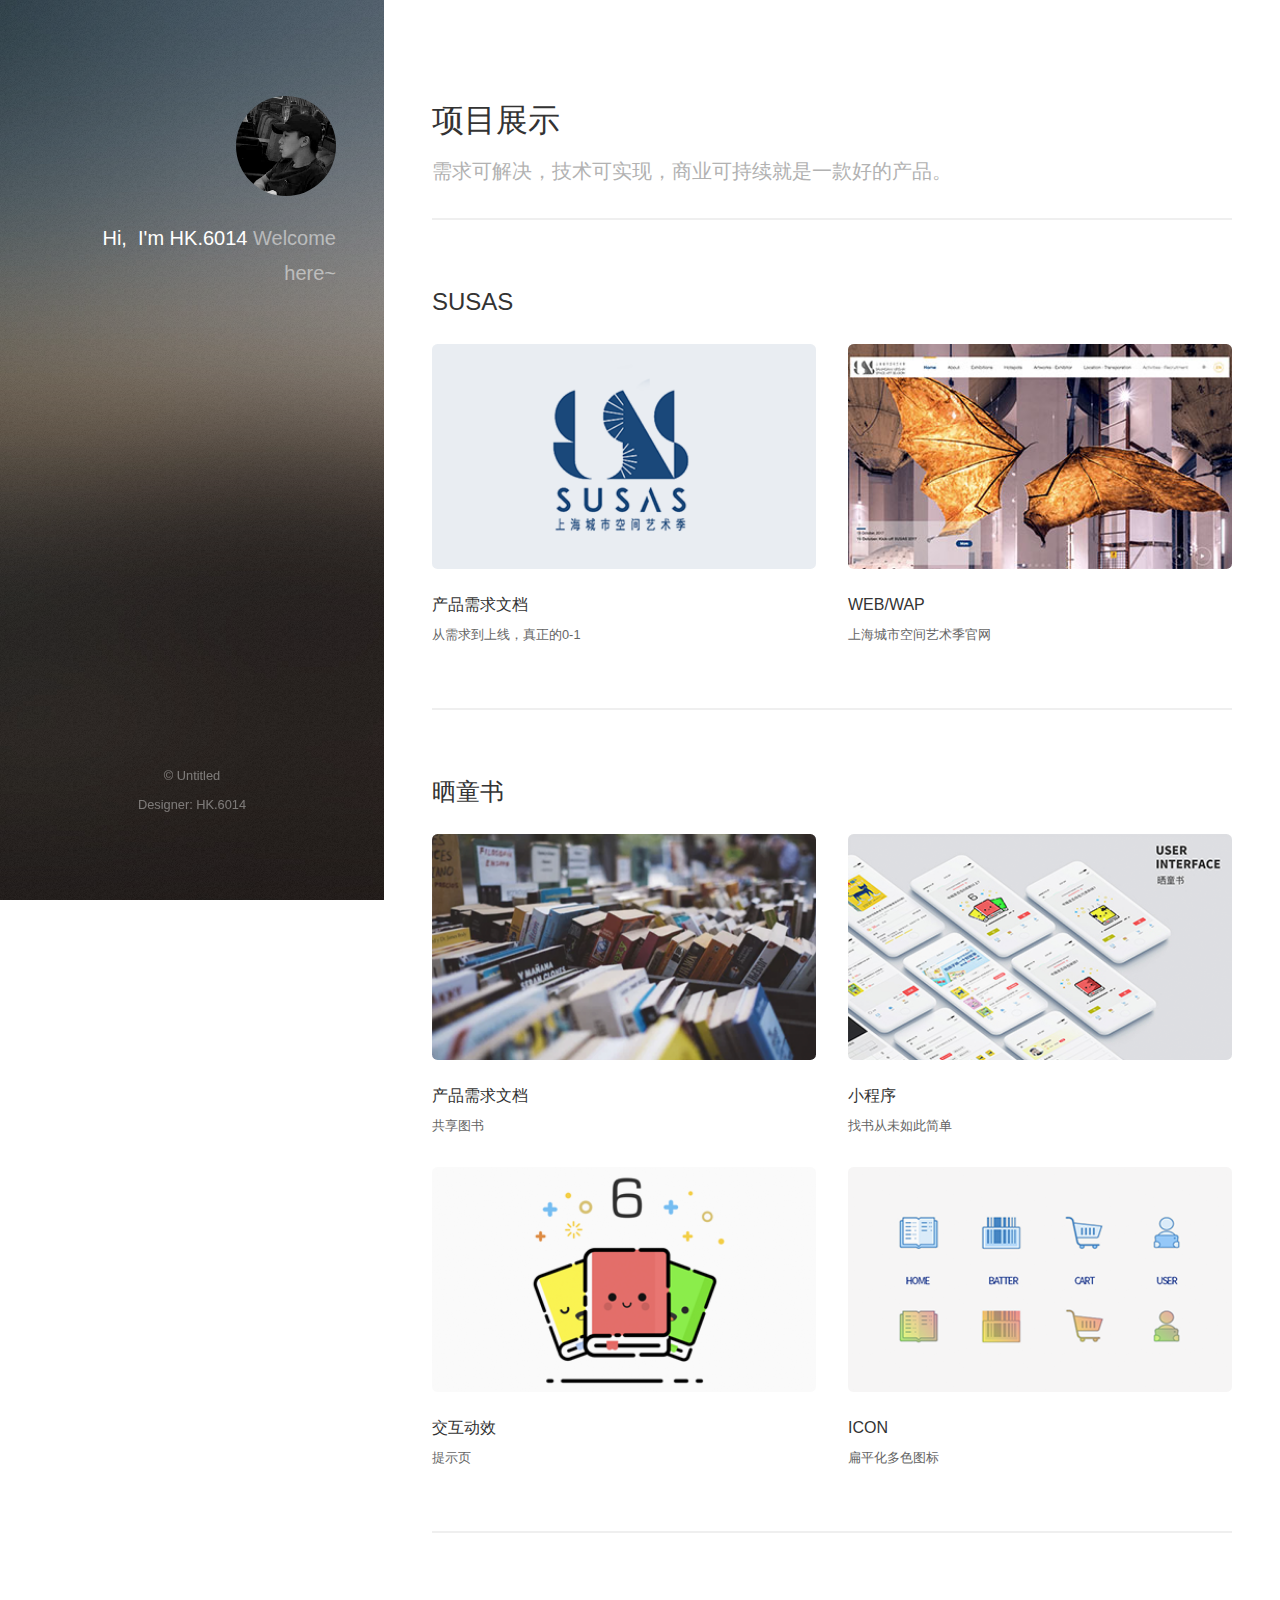
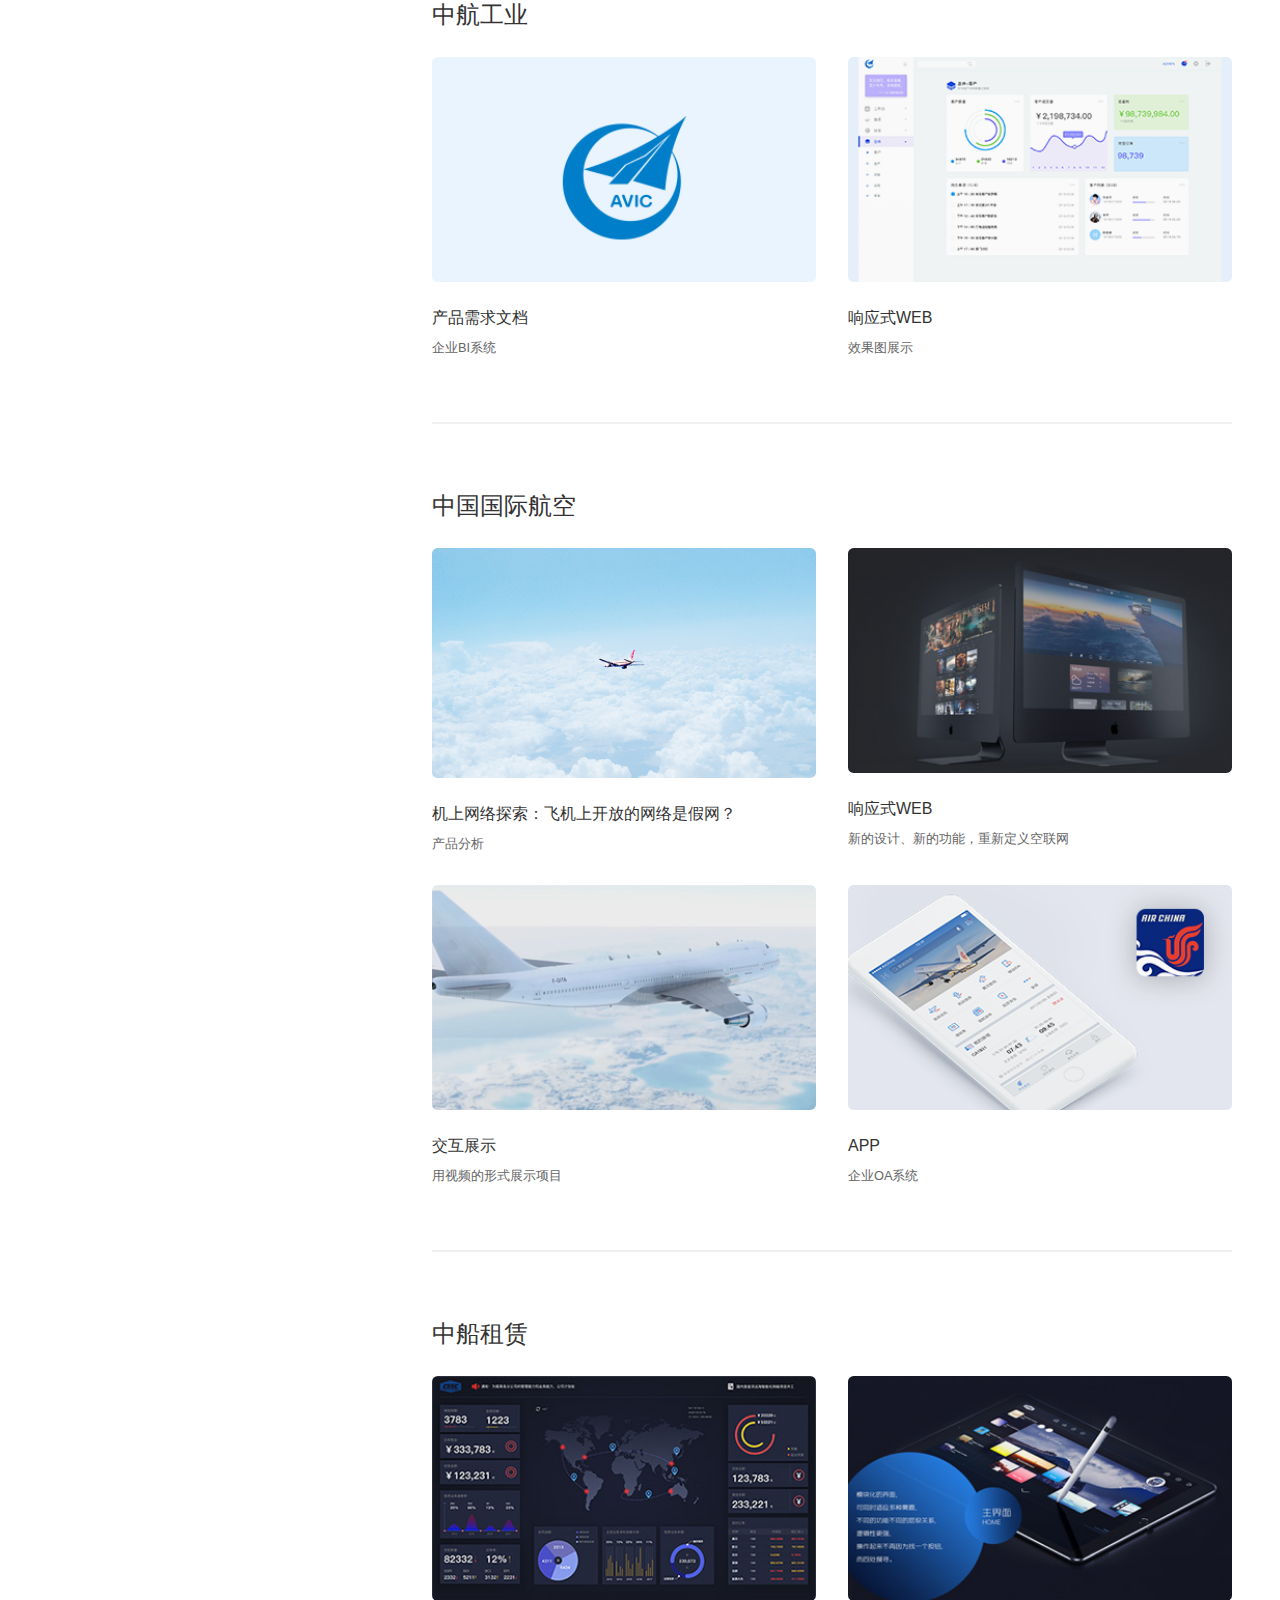
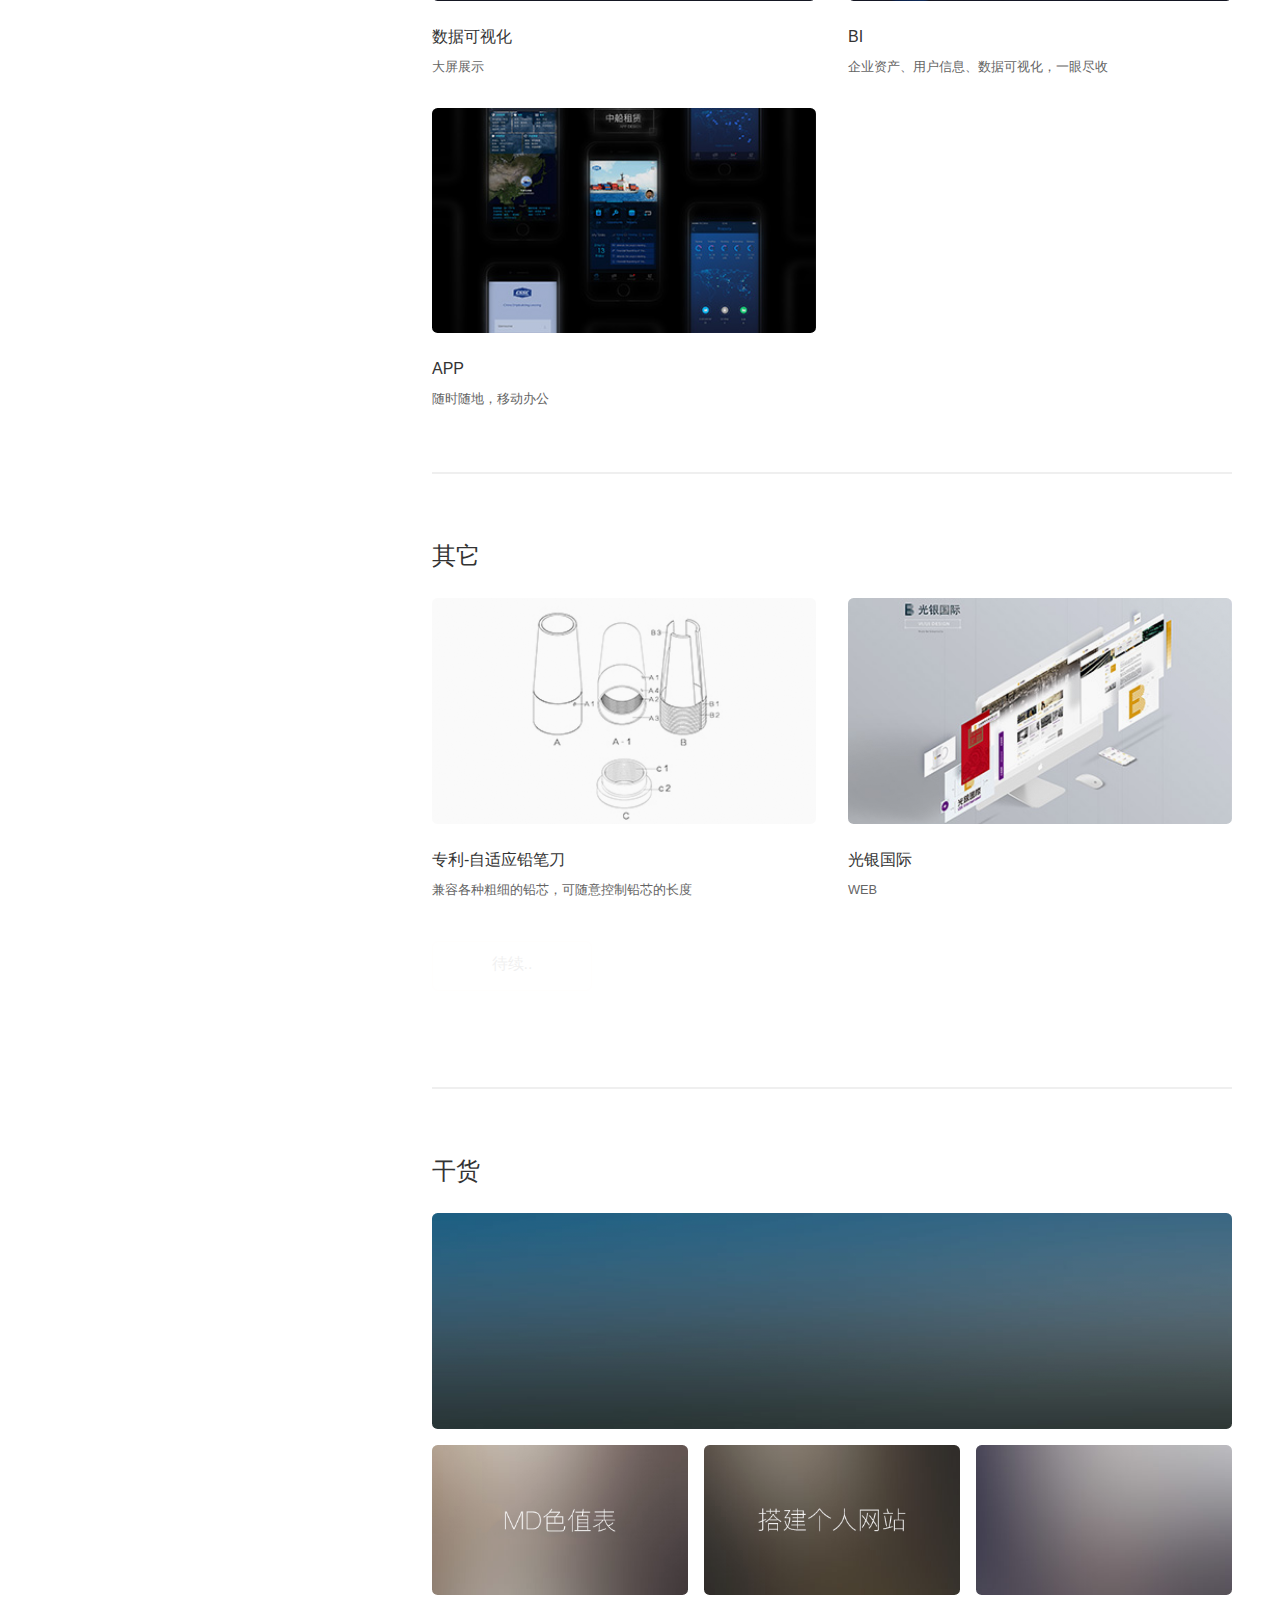
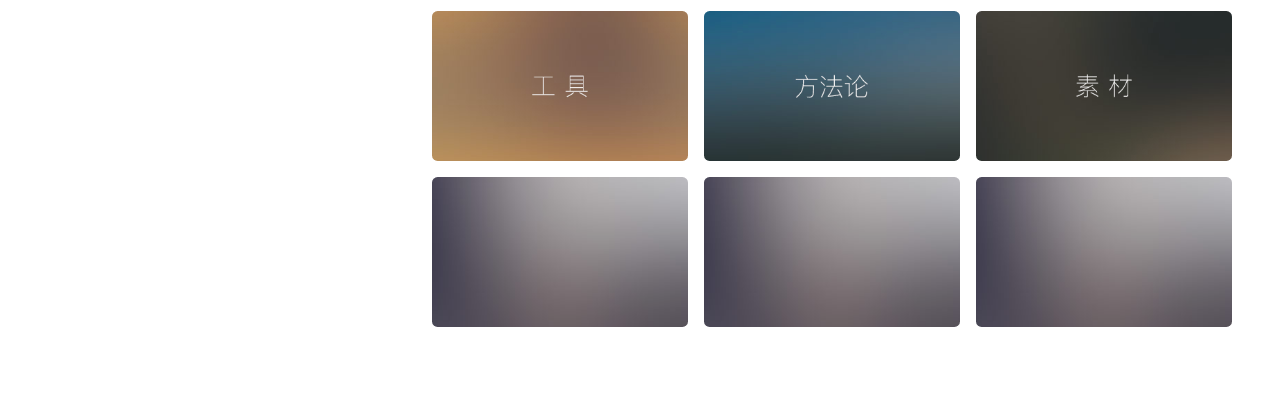
==== commit 1ad1bedf: "Add files via upload" ====
--- a/index.html
+++ b/index.html
@@ -72,7 +72,7 @@
 					</section>
 
 
-					<section id="two">
+					<section id="two1">
 						<h2>晒童书</h2>
 						<div class="row">
 							<article class="6u 12u$(xsmall) work-item">
@@ -86,7 +86,9 @@
 							</article>
 
 							<article class="6u 12u$(xsmall) work-item">
-								<a href="images/fulls/w7.jpg" class="image fit thumb"><img src="images/thumbs/w10.jpg" alt="" /></a>
+								<a href="images/fulls/w7.jpg" class="image fit thumb" target="_blank">
+									<img src="images/thumbs/w10.jpg" alt="" />
+								</a>
 								<h3>小程序</h3>
 								<p>找书从未如此简单</p>
 							</article>
@@ -105,7 +107,7 @@
 						</div>
 					</section>
 
-					<section id="two">
+					<section id="two2">
 						<h2>中航工业</h2>
 						<div class="row">
 							<article class="6u 12u$(xsmall) work-item">
@@ -129,7 +131,7 @@
 						</div>
 					</section>
 
-					<section id="two">
+					<section id="two3">
 						<h2>中国国际航空</h2>
 						<div class="row">
 							<article class="6u 12u$(xsmall) work-item">
@@ -163,7 +165,7 @@
 
 
 
-					<section id="two">
+					<section id="two4">
 						<h2>中船租赁</h2>
 						<div class="row">
 						<article class="6u 12u$(xsmall) work-item">
@@ -189,7 +191,7 @@
 
 
 
-					<section id="two">
+					<section id="two5">
 						<h2>其它</h2>
 						<div class="row">
 
--- a/assets/css/main.css
+++ b/assets/css/main.css
@@ -2561,7 +2561,7 @@
 
 		#main > section {
 			border-top: solid 2px #efefef;
-			margin: 4em 0 0 0;
+			margin: 2em 0 0 0;
 			padding: 4em 0 0 0;
 		}
 
